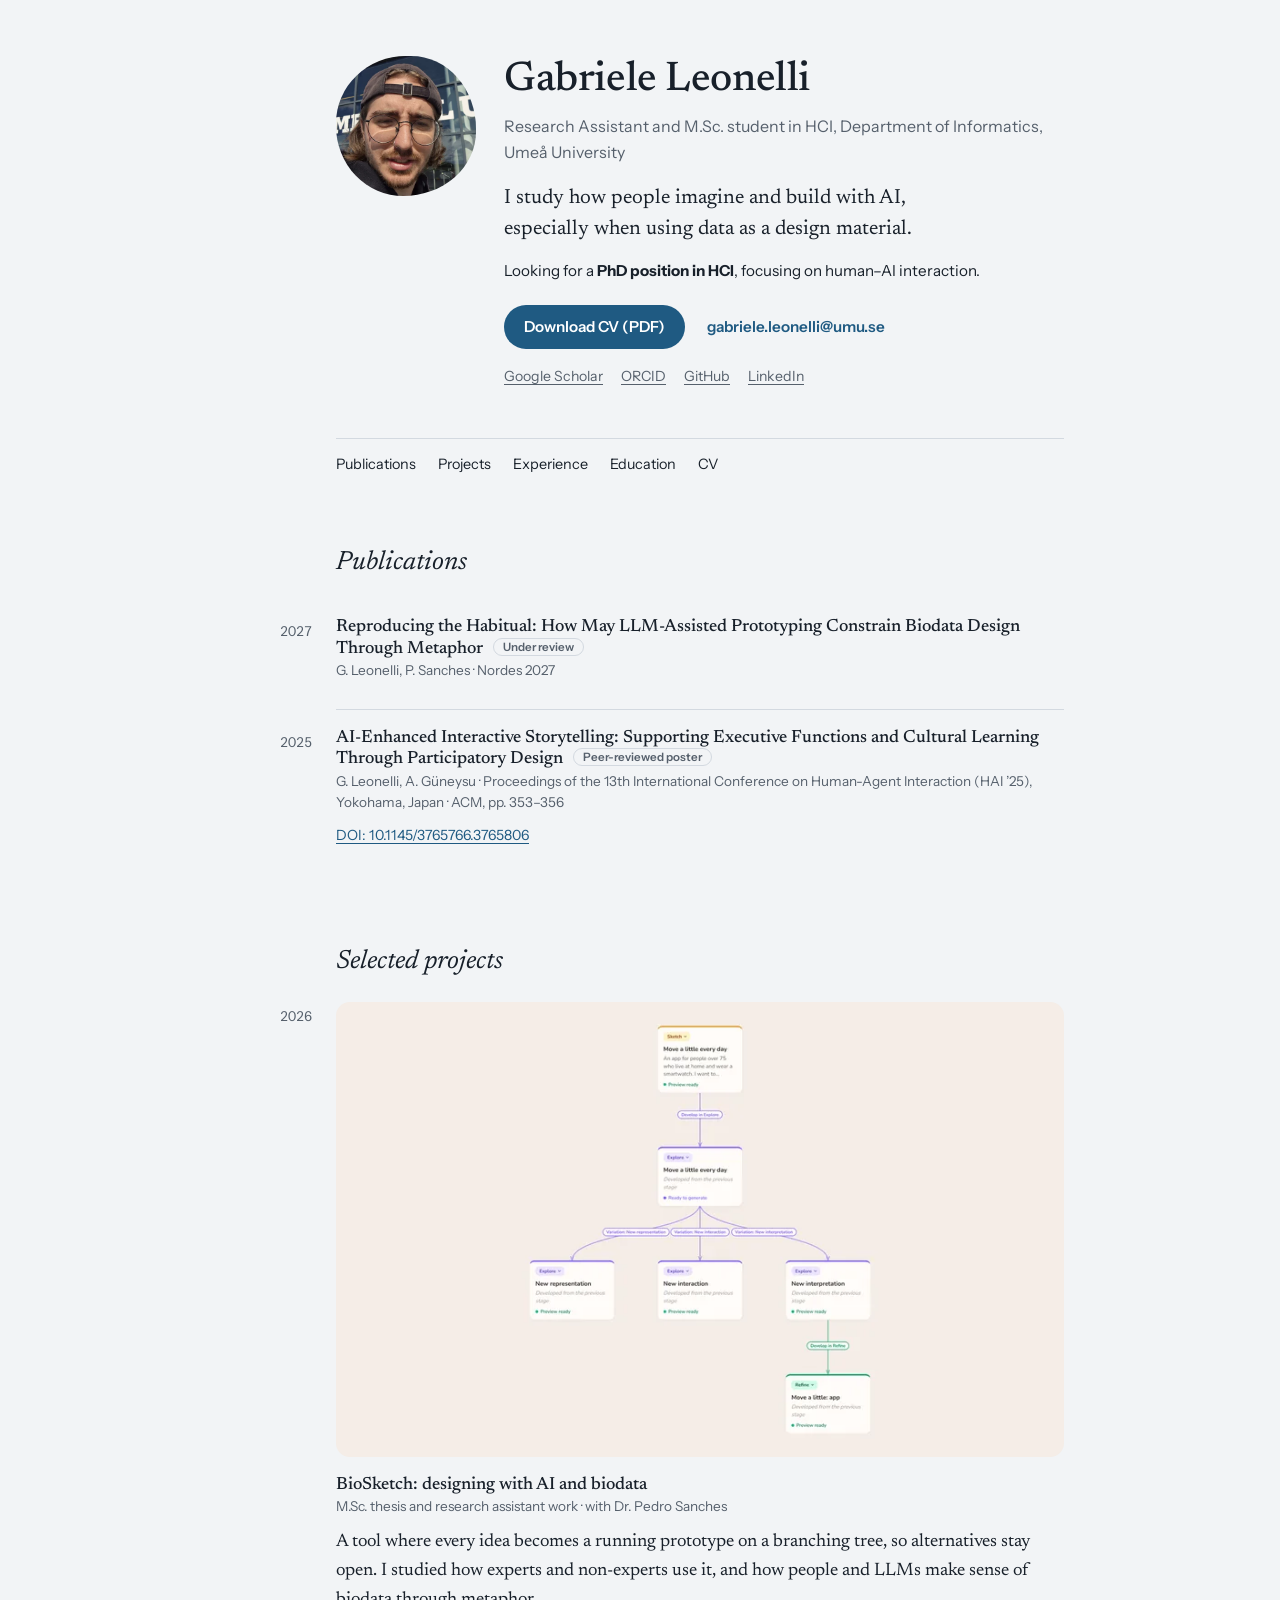
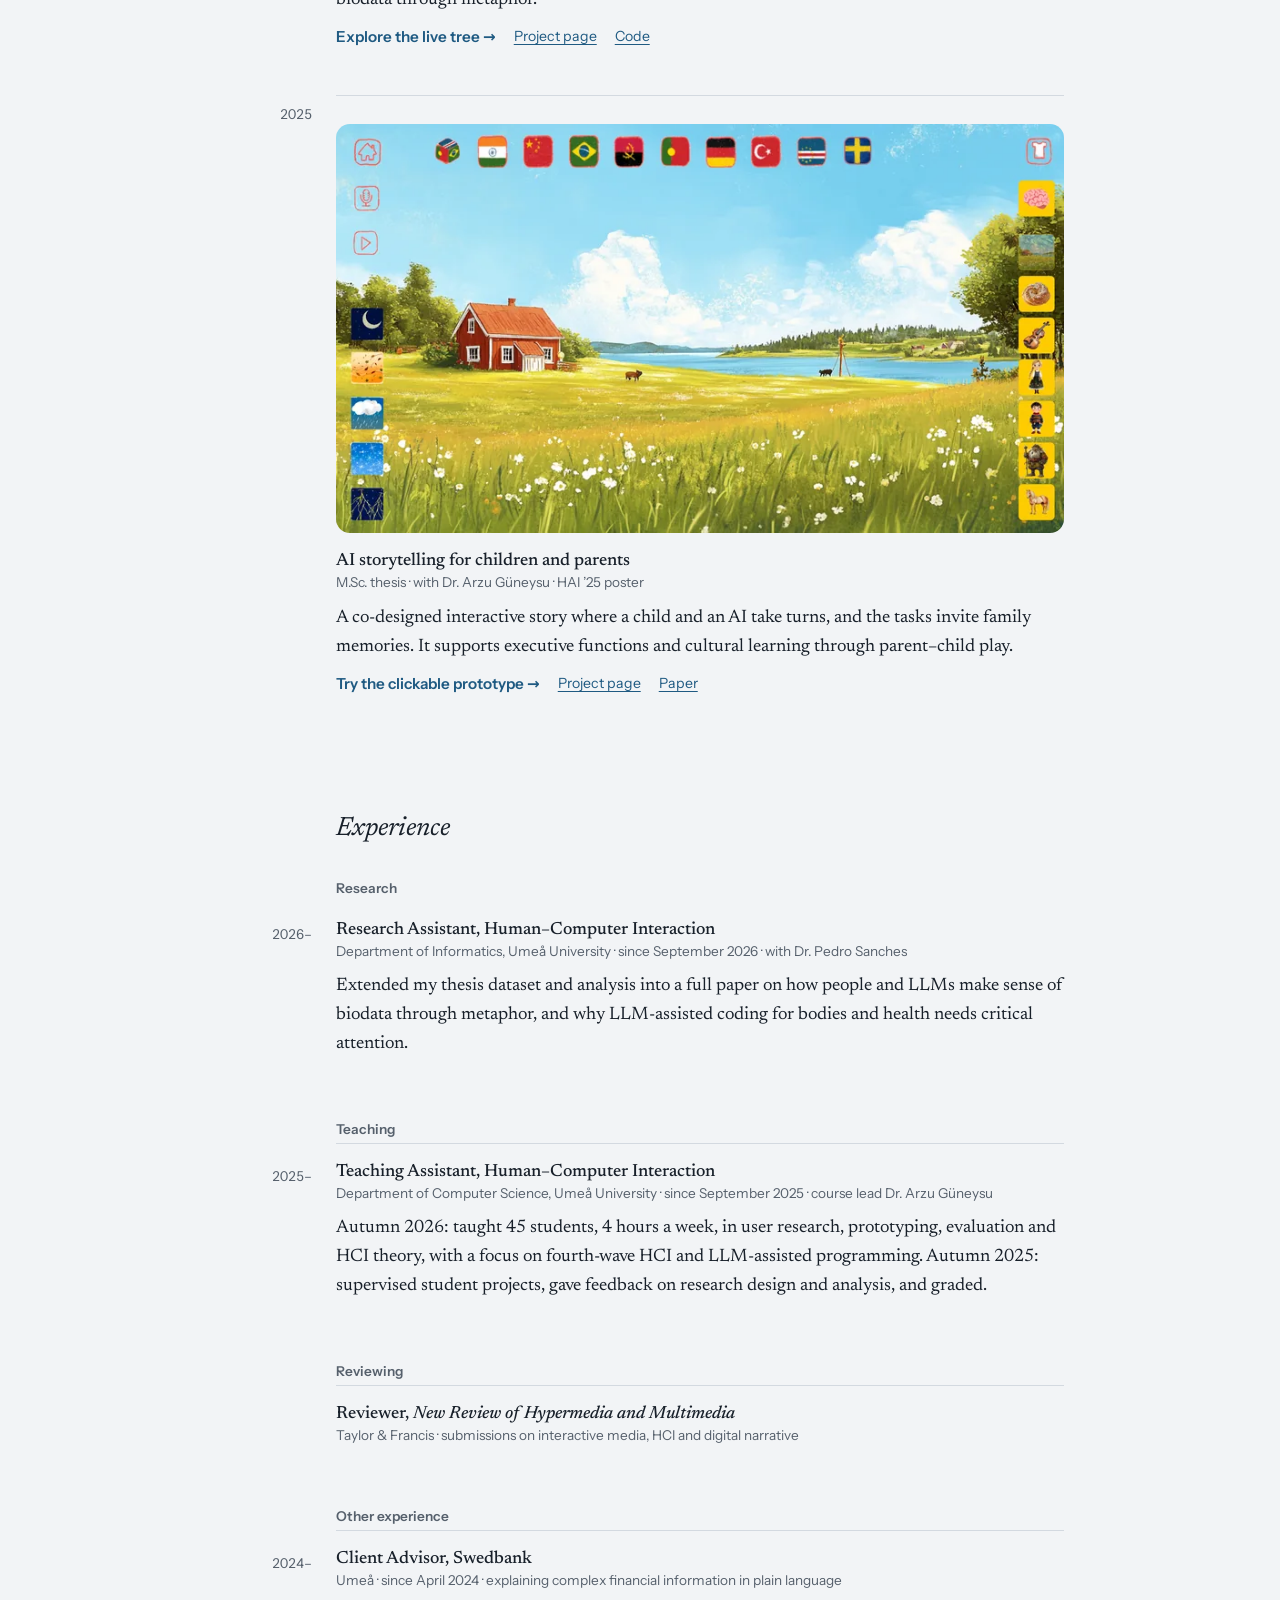
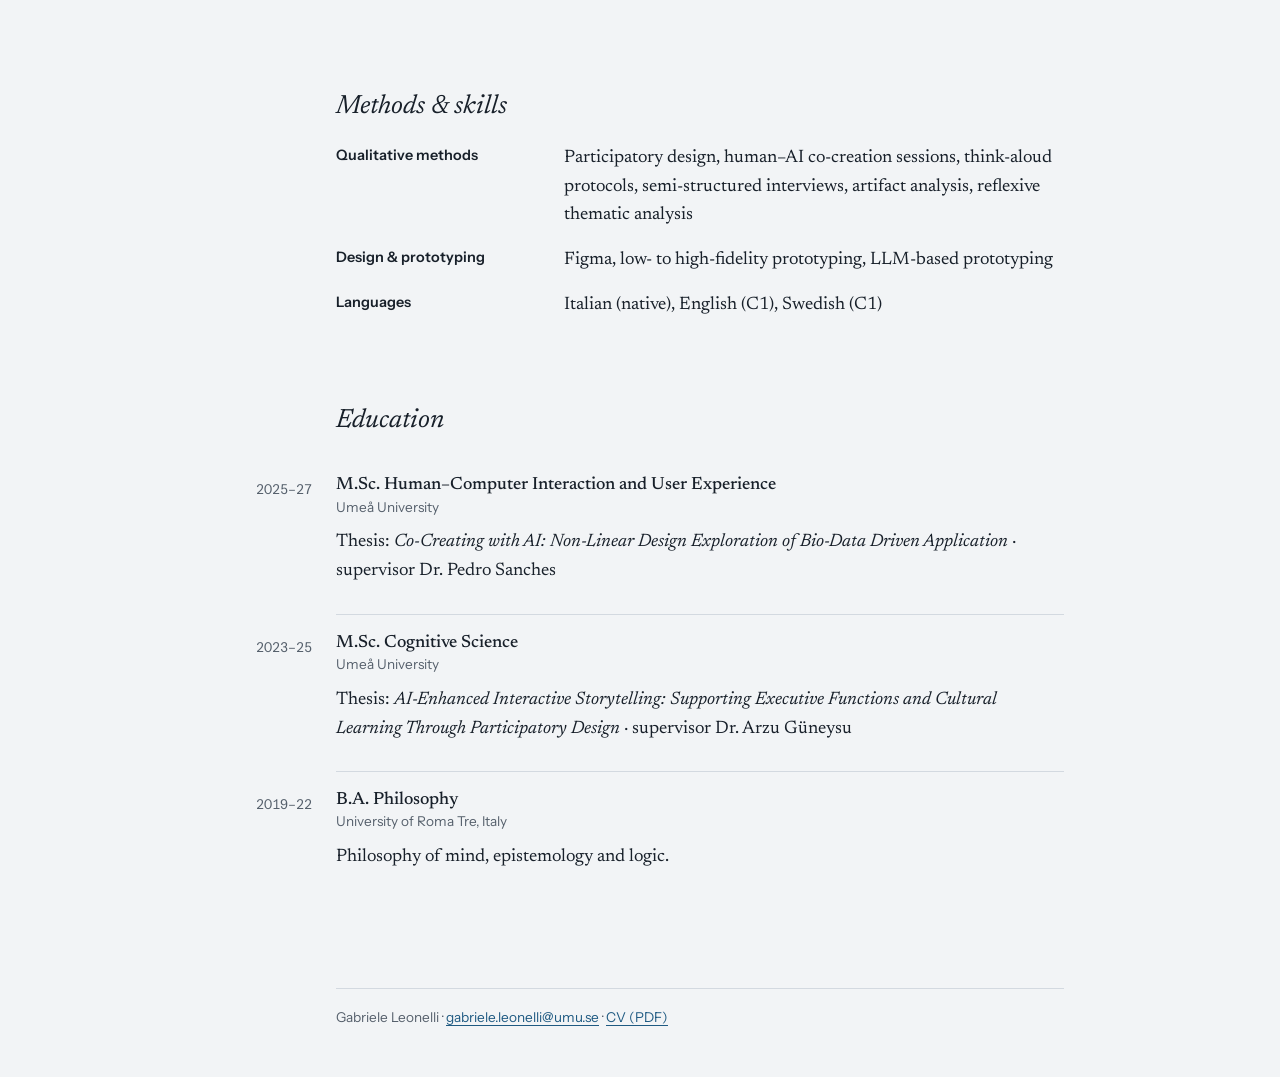
==== index.html @ 13771c4e "Demos open in a pop-up; plain tree and meadow covers; shared storytelling player Co-Authored-By: Cla" ====
<!doctype html>
<html lang="en">
<head>
  <meta charset="utf-8">
  <meta name="viewport" content="width=device-width, initial-scale=1">
  <title>Gabriele Leonelli · HCI researcher</title>
  <meta name="description" content="Gabriele Leonelli, Research Assistant and M.Sc. student in HCI at Umeå University. Looking for a PhD position in HCI, focusing on human–AI interaction.">
  <link rel="preload" href="assets/fonts/newsreader-wght.woff2" as="font" type="font/woff2" crossorigin>
  <link rel="preload" href="assets/fonts/instrument-sans-wght.woff2" as="font" type="font/woff2" crossorigin>
  <link rel="stylesheet" href="assets/site.css?v=5">
</head>
<body>
  <main class="home">

    <header class="intro">
      <img class="portrait" src="assets/img/portrait-400.webp" srcset="assets/img/portrait-400.webp 400w, assets/img/portrait.webp 800w" sizes="140px" alt="Portrait of Gabriele Leonelli" width="400" height="400">
      <div>
        <h1>Gabriele Leonelli</h1>
        <p class="tagline">Research Assistant and M.Sc. student in HCI, Department of Informatics, Umeå University</p>
        <p class="lead">I study how people imagine and build with AI, especially when using data as a design material.</p>
        <p class="looking">Looking for a <b>PhD position in HCI</b>, focusing on human–AI interaction.</p>
        <div class="actions">
          <a class="btn" href="cv.pdf">Download CV (PDF)</a>
          <a class="quiet" href="mailto:gabriele.leonelli@umu.se">gabriele.leonelli@umu.se</a>
        </div>
        <p class="profiles">
          <a href="https://scholar.google.com/citations?user=8M2zGu8AAAAJ&amp;hl=en">Google Scholar</a>
          <a href="https://orcid.org/0009-0003-2731-7673">ORCID</a>
          <a href="https://github.com/leonelligabriele-ops">GitHub</a>
          <a href="https://www.linkedin.com/in/gabriele-leonelli-a51011214/">LinkedIn</a>
        </p>
      </div>
    </header>

    <nav class="toc" aria-label="On this page">
      <a href="#publications">Publications</a>
      <a href="#projects">Projects</a>
      <a href="#experience">Experience</a>
      <a href="#education">Education</a>
      <a href="cv.pdf">CV</a>
    </nav>

    <section id="publications">
      <h2>Publications</h2>
      <div class="entry">
        <span class="when">2027</span>
        <h3>Reproducing the Habitual: How May LLM-Assisted Prototyping Constrain Biodata Design Through Metaphor <span class="tag">Under review</span></h3>
        <p class="meta">G. Leonelli, P. Sanches · Nordes 2027</p>
      </div>
      <div class="entry">
        <span class="when">2025</span>
        <h3>AI-Enhanced Interactive Storytelling: Supporting Executive Functions and Cultural Learning Through Participatory Design <span class="tag">Peer-reviewed poster</span></h3>
        <p class="meta">G. Leonelli, A. Güneysu · Proceedings of the 13th International Conference on Human-Agent Interaction (HAI ’25), Yokohama, Japan · ACM, pp. 353–356</p>
        <p class="links"><a href="https://doi.org/10.1145/3765766.3765806" aria-label="DOI for AI-Enhanced Interactive Storytelling (HAI ’25)">DOI: 10.1145/3765766.3765806</a></p>
      </div>
    </section>

    <section id="projects">
      <h2>Selected projects</h2>
      <article class="proj">
        <span class="when">2026</span>
        <a class="thumb" href="projects/biosketch/" tabindex="-1" aria-hidden="true"><img src="projects/biosketch/cover3-800.webp" srcset="projects/biosketch/cover3-800.webp 800w, projects/biosketch/cover3.webp 1600w" sizes="(min-width: 800px) 760px, 100vw" width="1600" height="1000" alt="" loading="lazy"></a>
        <div>
          <h3><a href="projects/biosketch/">BioSketch: designing with AI and biodata</a></h3>
          <p class="meta">M.Sc. thesis and research assistant work · with Dr. Pedro Sanches</p>
          <p>A tool where every idea becomes a running prototype on a branching tree, so alternatives stay open. I studied how experts and non-experts use it, and how people and LLMs make sense of biodata through metaphor.</p>
          <p class="links">
            <a class="quiet" href="projects/biosketch/app/" data-demo="projects/biosketch/app/" data-demo-title="BioSketch: live exploration tree (demo mode, synthetic data)">Explore the live tree →</a>
            <a href="projects/biosketch/" aria-label="BioSketch project page">Project page</a>
            <a href="https://github.com/leonelligabriele-ops/design_exploration_AI" aria-label="BioSketch code on GitHub">Code</a>
          </p>
        </div>
      </article>
      <article class="proj">
        <span class="when">2025</span>
        <a class="thumb" href="projects/storytelling/" tabindex="-1" aria-hidden="true"><img src="projects/storytelling/cover3-800.webp" srcset="projects/storytelling/cover3-800.webp 800w, projects/storytelling/cover3.webp 1600w" sizes="(min-width: 800px) 760px, 100vw" width="1600" height="900" alt="" loading="lazy"></a>
        <div>
          <h3><a href="projects/storytelling/">AI storytelling for children and parents</a></h3>
          <p class="meta">M.Sc. thesis · with Dr. Arzu Güneysu · HAI ’25 poster</p>
          <p>A co-designed interactive story where a child and an AI take turns, and the tasks invite family memories. It supports executive functions and cultural learning through parent–child play.</p>
          <p class="links">
            <a class="quiet" href="projects/storytelling/#try" data-demo="projects/storytelling/demo.html" data-demo-title="AI storytelling: clickable prototype">Try the clickable prototype →</a>
            <a href="projects/storytelling/" aria-label="Storytelling project page">Project page</a>
            <a href="https://doi.org/10.1145/3765766.3765806" aria-label="Storytelling paper (HAI ’25)">Paper</a>
          </p>
        </div>
      </article>
    </section>

    <section id="experience">
      <h2>Experience</h2>

      <p class="sub">Research</p>
      <div class="entry">
        <span class="when">2026–</span>
        <h3>Research Assistant, Human–Computer Interaction</h3>
        <p class="meta">Department of Informatics, Umeå University · since September 2026 · with Dr. Pedro Sanches</p>
        <p>Extended my thesis dataset and analysis into a full paper on how people and LLMs make sense of biodata through metaphor, and why LLM-assisted coding for bodies and health needs critical attention.</p>
      </div>

      <p class="sub">Teaching</p>
      <div class="entry">
        <span class="when">2025–</span>
        <h3>Teaching Assistant, Human–Computer Interaction</h3>
        <p class="meta">Department of Computer Science, Umeå University · since September 2025 · course lead Dr. Arzu Güneysu</p>
        <p>Autumn 2026: taught 45 students, 4 hours a week, in user research, prototyping, evaluation and HCI theory, with a focus on fourth-wave HCI and LLM-assisted programming. Autumn 2025: supervised student projects, gave feedback on research design and analysis, and graded.</p>
      </div>

      <p class="sub">Reviewing</p>
      <div class="entry">
        <h3>Reviewer, <i>New Review of Hypermedia and Multimedia</i></h3>
        <p class="meta">Taylor &amp; Francis · submissions on interactive media, HCI and digital narrative</p>
      </div>

      <p class="sub">Other experience</p>
      <div class="entry">
        <span class="when">2024–</span>
        <h3>Client Advisor, Swedbank</h3>
        <p class="meta">Umeå · since April 2024 · explaining complex financial information in plain language</p>
      </div>
    </section>

    <section id="methods">
      <h2>Methods &amp; skills</h2>
      <dl class="skills">
        <dt>Qualitative methods</dt>
        <dd>Participatory design, human–AI co-creation sessions, think-aloud protocols, semi-structured interviews, artifact analysis, reflexive thematic analysis</dd>
        <dt>Design &amp; prototyping</dt>
        <dd>Figma, low- to high-fidelity prototyping, LLM-based prototyping</dd>
        <dt>Languages</dt>
        <dd>Italian (native), English (C1), Swedish (C1)</dd>
      </dl>
    </section>

    <section id="education">
      <h2>Education</h2>
      <div class="entry">
        <span class="when">2025–27</span>
        <h3>M.Sc. Human–Computer Interaction and User Experience</h3>
        <p class="meta">Umeå University</p>
        <p>Thesis: <i>Co-Creating with AI: Non-Linear Design Exploration of Bio-Data Driven Application</i> · supervisor Dr. Pedro Sanches</p>
      </div>
      <div class="entry">
        <span class="when">2023–25</span>
        <h3>M.Sc. Cognitive Science</h3>
        <p class="meta">Umeå University</p>
        <p>Thesis: <i>AI-Enhanced Interactive Storytelling: Supporting Executive Functions and Cultural Learning Through Participatory Design</i> · supervisor Dr. Arzu Güneysu</p>
      </div>
      <div class="entry">
        <span class="when">2019–22</span>
        <h3>B.A. Philosophy</h3>
        <p class="meta">University of Roma Tre, Italy</p>
        <p>Philosophy of mind, epistemology and logic.</p>
      </div>
    </section>

    <footer>
      Gabriele Leonelli · <a href="mailto:gabriele.leonelli@umu.se">gabriele.leonelli@umu.se</a> · <a href="cv.pdf">CV (PDF)</a>
    </footer>
  </main>
  <script src="assets/demo-modal.js?v=1" defer></script>
</body>
</html>
---- assets/site.css ----
/* Design: Lab Notebook (Lake). Rules: .design-foundations/DESIGN.md */

/* ---------- Fonts (self-hosted, SIL Open Font License) ---------- */
@font-face { font-family: "Newsreader"; src: url("fonts/newsreader-wght.woff2") format("woff2"); font-weight: 200 800; font-style: normal; font-display: swap; }
@font-face { font-family: "Newsreader"; src: url("fonts/newsreader-wght-italic.woff2") format("woff2"); font-weight: 200 800; font-style: italic; font-display: swap; }
@font-face { font-family: "Instrument Sans"; src: url("fonts/instrument-sans-wght.woff2") format("woff2"); font-weight: 400 700; font-style: normal; font-display: swap; }

/* ---------- Tokens ---------- */
:root {
  --bg: #F2F4F6;
  --ink: #18202A;
  --muted: #56606C;
  --rule: #D3D9E0;
  --accent: #1F5A82;
  --on-accent: #FFFFFF;
  --soft: #E4E9EF;

  --f-body: "Newsreader", Georgia, serif;
  --f-ui: "Instrument Sans", system-ui, -apple-system, "Segoe UI", sans-serif;

  --r-img: 14px;
  --r-pill: 22px;
  --r-portrait: 50% 46% 52% 48% / 48% 52% 46% 50%;
  --rail: 120px;

  /* aliases used by older page styles */
  --text: var(--ink);
  --line: var(--rule);
  --link: var(--accent);
}
@media (prefers-color-scheme: dark) {
  :root {
    --bg: #11161C;
    --ink: #E2E7ED;
    --muted: #9DA8B4;
    --rule: #29313B;
    --accent: #8CC0E6;
    --on-accent: #0D1620;
    --soft: #19202A;
  }
}

/* ---------- Base ---------- */
* { box-sizing: border-box; }
html { background: var(--bg); color: var(--ink); }
body {
  margin: 0;
  background: var(--bg);
  color: var(--ink);
  font-family: var(--f-body);
  font-size: 18px;
  line-height: 1.6;
  -webkit-text-size-adjust: 100%;
}
main { max-width: 760px; margin: 0 auto; padding: 56px 16px 0; }
main.wide { max-width: 960px; }
h1, h2, h3 { font-family: var(--f-body); font-weight: 500; line-height: 1.2; margin: 0; }
h1 { font-size: 2.6rem; letter-spacing: -0.01em; }
h2 { font-size: 1.65rem; font-style: italic; font-weight: 400; margin: 72px 0 20px; }
h3 { font-size: 1.1rem; }
p { margin: 0 0 10px; }
ul { padding-left: 1.2em; }
li { margin-bottom: 6px; }
a { color: var(--accent); text-underline-offset: 3px; text-decoration-thickness: 1px; }
a:hover { text-decoration-thickness: 2px; }
:focus-visible { outline: 3px solid var(--accent); outline-offset: 3px; border-radius: 2px; }
img { display: block; max-width: 100%; height: auto; }

/* ---------- Shared pieces ---------- */
.meta { font-family: var(--f-ui); font-size: 0.85rem; color: var(--muted); }
.tagline { font-family: var(--f-ui); color: var(--muted); margin: 8px 0 18px; font-size: 1rem; }
.note { font-family: var(--f-ui); color: var(--muted); font-size: 0.85rem; }
.back { display: inline-block; font-family: var(--f-ui); font-size: 0.9rem; margin-bottom: 28px; }
.button, .btn {
  display: inline-flex; align-items: center; min-height: 44px;
  font-family: var(--f-ui); font-weight: 600; font-size: 0.95rem;
  padding: 10px 20px; border-radius: var(--r-pill);
  background: var(--accent); color: var(--on-accent); text-decoration: none;
}
.button:hover, .btn:hover { text-decoration: none; filter: brightness(1.08); }
.quiet { font-family: var(--f-ui); font-weight: 600; font-size: 0.95rem; text-decoration: none; }
.quiet:hover { text-decoration: underline; }
.links { font-family: var(--f-ui); font-size: 0.88rem; display: flex; flex-wrap: wrap; gap: 6px 18px; margin-top: 6px; }
.tag {
  font-family: var(--f-ui); font-size: 0.72rem; font-weight: 600; white-space: nowrap;
  padding: 1px 9px; border: 1px solid var(--rule); border-radius: var(--r-pill);
  color: var(--muted); vertical-align: 2px; margin-left: 6px;
}
.facts { display: grid; grid-template-columns: max-content 1fr; gap: 6px 20px; margin: 20px 0; font-size: 1rem; }
.facts dt { font-family: var(--f-ui); color: var(--muted); font-size: 0.88rem; padding-top: 3px; }
.facts dd { margin: 0; min-width: 0; overflow-wrap: anywhere; }
@media (max-width: 480px) {
  .facts { grid-template-columns: 1fr; gap: 0; }
  .facts dd { margin-bottom: 10px; }
}
figure { margin: 16px 0 24px; }
figure img { border-radius: var(--r-img); display: block; }
figcaption { font-family: var(--f-ui); color: var(--muted); font-size: 0.85rem; margin-top: 8px; }
.gallery { display: grid; grid-template-columns: repeat(auto-fit, minmax(260px, 1fr)); gap: 24px; }
.gallery figure { margin: 0; }
footer {
  font-family: var(--f-ui); font-size: 0.85rem; color: var(--muted);
  margin: 88px 0 0; padding: 18px 0 48px; border-top: 1px solid var(--rule);
}

/* ---------- Home: intro ---------- */
.intro { display: grid; grid-template-columns: auto 1fr; gap: 28px; align-items: start; }
.portrait { width: 140px; height: 140px; object-fit: cover; border-radius: var(--r-portrait); }
.lead { font-size: 1.28rem; line-height: 1.5; max-width: 40ch; text-wrap: pretty; }
.looking { font-family: var(--f-ui); font-size: 0.95rem; margin: 14px 0 22px; }
.actions { display: flex; flex-wrap: wrap; gap: 12px 22px; align-items: center; }
.profiles { font-family: var(--f-ui); font-size: 0.88rem; margin-top: 16px; display: flex; flex-wrap: wrap; gap: 6px 18px; }
.profiles a { color: var(--muted); }
.profiles a:hover { color: var(--accent); }
.toc { font-family: var(--f-ui); font-size: 0.9rem; display: flex; flex-wrap: wrap; gap: 8px 22px; margin-top: 40px; padding-top: 14px; border-top: 1px solid var(--rule); }
.toc a { color: var(--ink); text-decoration: none; }
.toc a:hover { color: var(--accent); }
section { scroll-margin-top: 24px; }

/* ---------- Home: dated entries (signature: year rail) ---------- */
.entry, .proj { position: relative; padding: 18px 0; border-top: 1px solid var(--rule); }
.entry:first-of-type, .proj:first-of-type { border-top: 0; }
.when { display: block; font-family: var(--f-ui); font-size: 0.85rem; color: var(--muted); font-variant-numeric: tabular-nums; }
.entry h3 a, .proj h3 a { color: var(--ink); text-decoration: none; }
.entry h3 a:hover, .proj h3 a:hover { color: var(--accent); text-decoration: underline; }
.sub { font-family: var(--f-ui); font-size: 0.85rem; font-weight: 600; color: var(--muted); margin: 32px 0 2px; }
.proj { display: grid; grid-template-columns: 1fr; gap: 14px; padding: 26px 0; }
.proj:first-of-type { padding-top: 4px; }
.thumb { display: block; overflow: hidden; border-radius: var(--r-img); background: var(--soft); align-self: start; }
.thumb img { width: 100%; height: auto; }
.skills { display: grid; grid-template-columns: 1fr; gap: 2px 28px; margin: 0; }
.skills dt { font-family: var(--f-ui); font-weight: 600; font-size: 0.9rem; }
.skills dd { margin: 0 0 14px; }

.proj { gap: 18px; padding: 28px 0 36px; }
@media (min-width: 760px) {
  .skills { grid-template-columns: 200px 1fr; }
}
@media (min-width: 900px) {
  main.home { padding-left: calc(16px + var(--rail)); max-width: calc(760px + var(--rail)); }
  .entry .when, .proj .when { position: absolute; left: calc(-1 * var(--rail)); width: calc(var(--rail) - 24px); text-align: right; top: 22px; }
  .proj .when { top: 8px; }
}
@media (max-width: 520px) {
  h1 { font-size: 2.1rem; }
  .intro { grid-template-columns: 1fr; gap: 18px; }
  .portrait { width: 112px; height: 112px; }
}

/* ---------- Demo pop-up (assets/demo-modal.js) ---------- */
.demo-modal {
  width: min(1200px, 94vw); height: min(860px, 92vh); max-width: 100vw; max-height: 100vh;
  padding: 0; border: 1px solid var(--rule); border-radius: 18px;
  background: var(--bg); color: var(--ink); overflow: hidden;
}
.demo-modal[open] { display: flex; flex-direction: column; }
.demo-modal::backdrop { background: rgba(9, 13, 19, 0.62); }
.demo-bar {
  display: flex; align-items: center; gap: 16px; padding: 8px 10px 8px 20px;
  border-bottom: 1px solid var(--rule); font-family: var(--f-ui);
}
.demo-title { flex: 1; margin: 0; font-family: var(--f-ui); font-weight: 600; font-size: 1rem; }
.demo-full { font-size: 0.88rem; white-space: nowrap; }
.demo-close {
  width: 44px; height: 44px; flex: none; border-radius: 50%; cursor: pointer;
  border: 1px solid var(--rule); background: var(--bg); color: var(--ink); font-size: 1.05rem;
}
.demo-close:hover { background: var(--soft); }
.demo-frame { flex: 1; width: 100%; border: 0; background: var(--bg); }
.modal-open, .modal-open body { overflow: hidden; }
@media (max-width: 640px) {
  .demo-modal { width: 100vw; height: 100dvh; border-radius: 0; border: 0; }
  .demo-full { display: none; }
}

/* ---------- Print ---------- */
@media print {
  body { font-size: 11pt; background: #fff; color: #000; }
  .toc, .thumb, .actions .btn { display: none; }
  a { color: #000; }
  .links a[href^="http"]::after, .profiles a::after { content: " (" attr(href) ")"; font-size: 0.8em; }
  h2 { margin-top: 28px; }
}
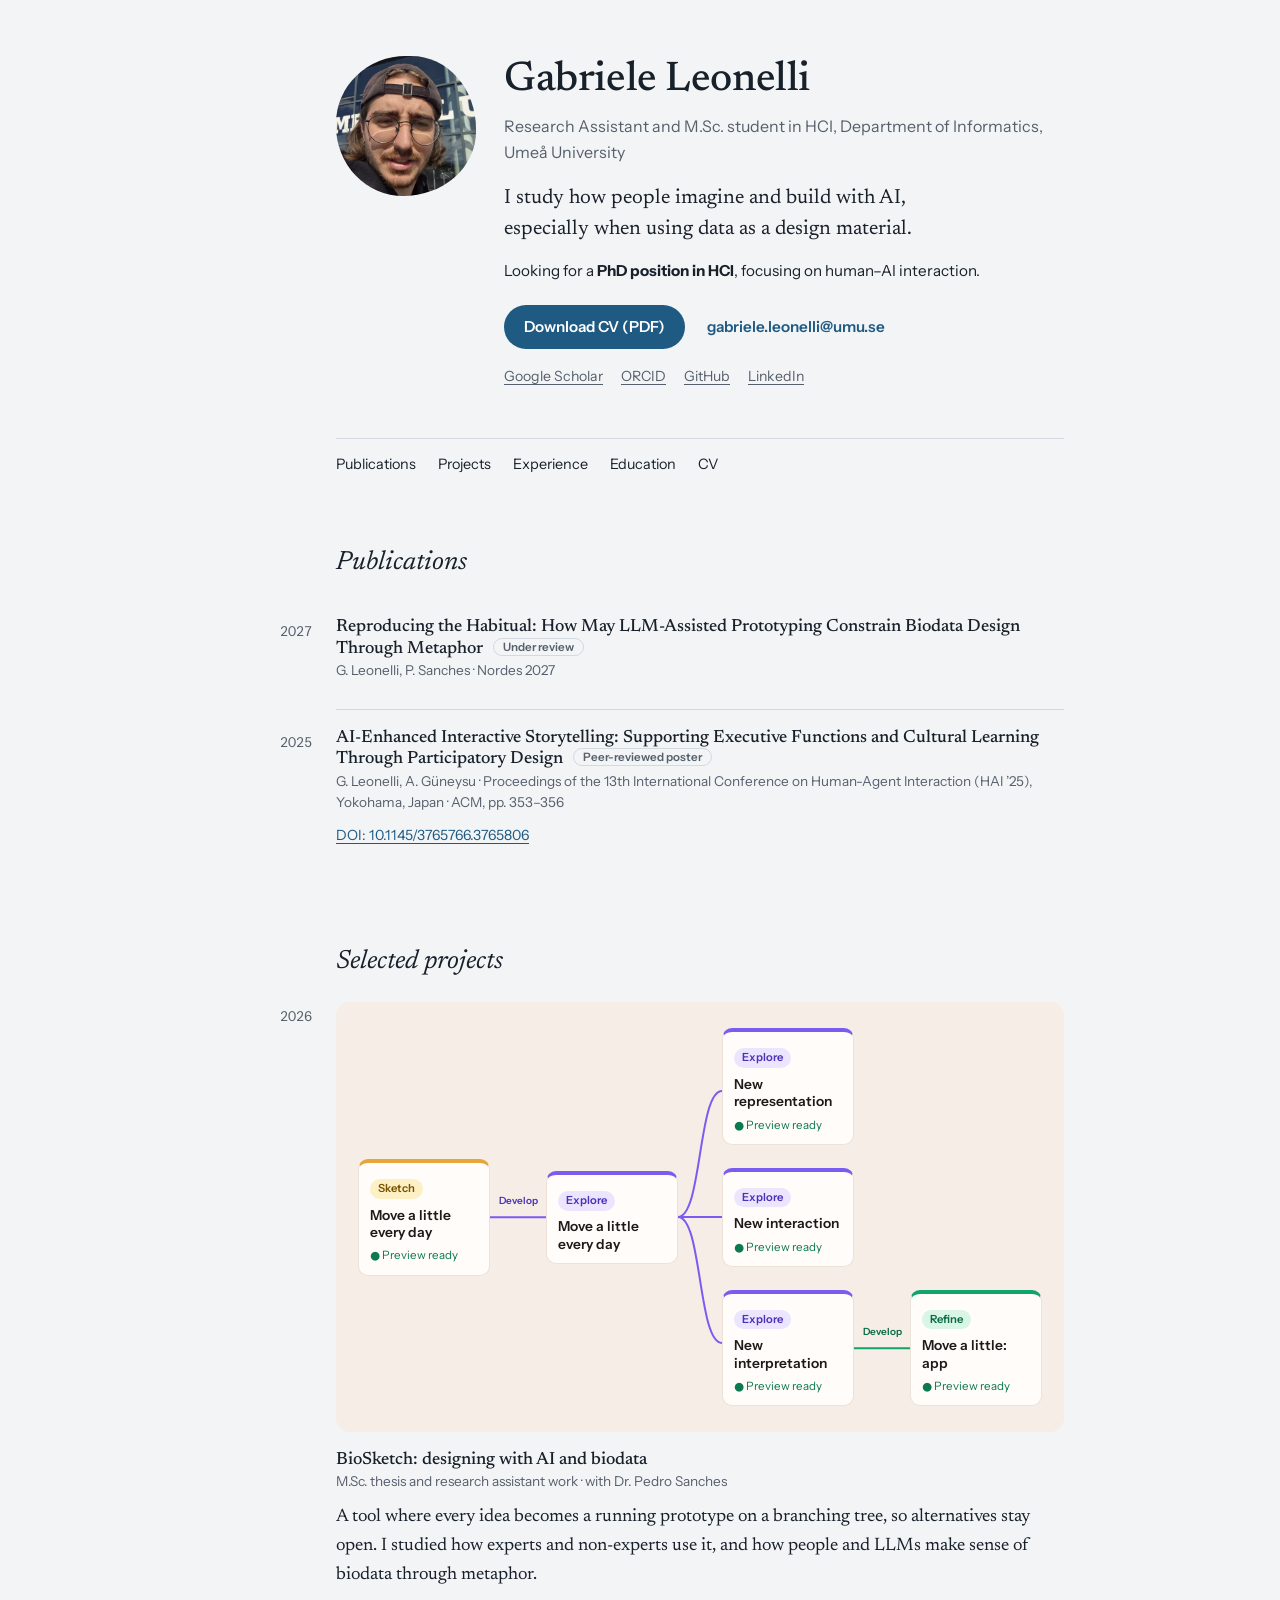
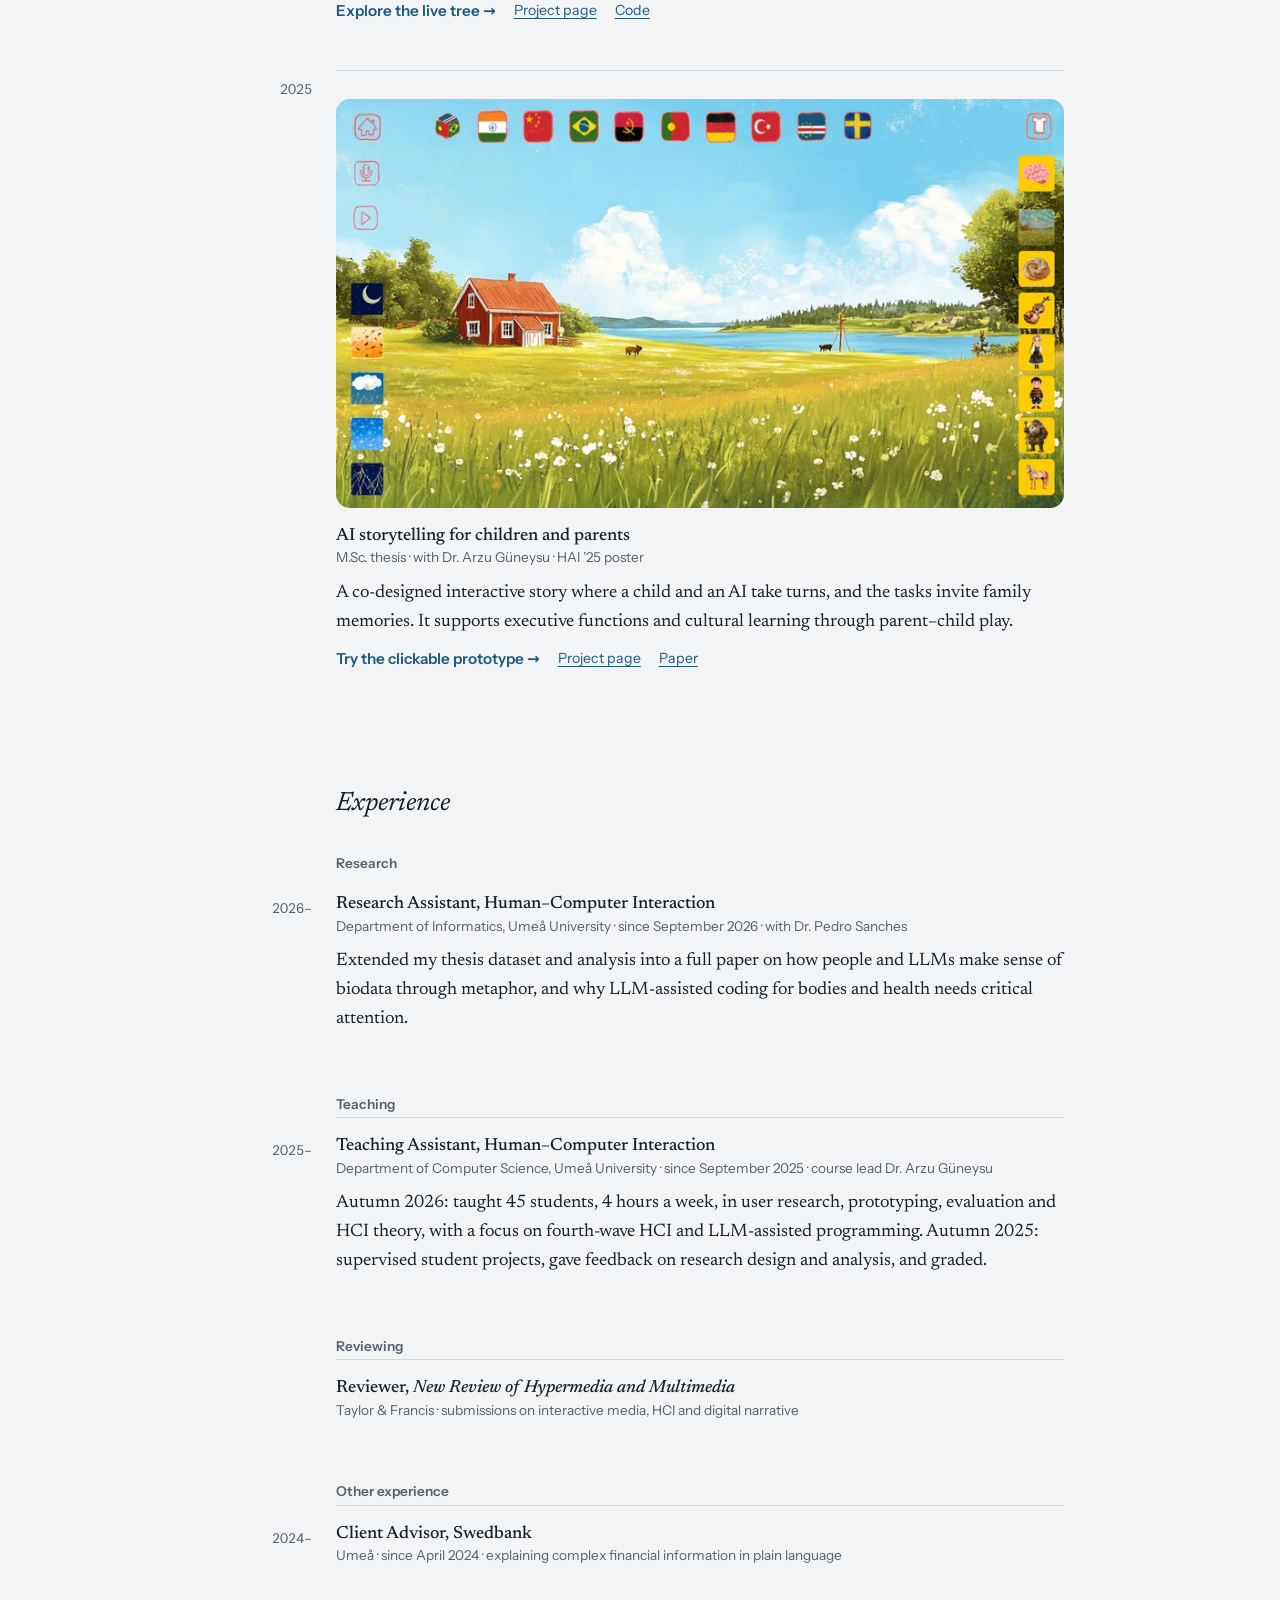
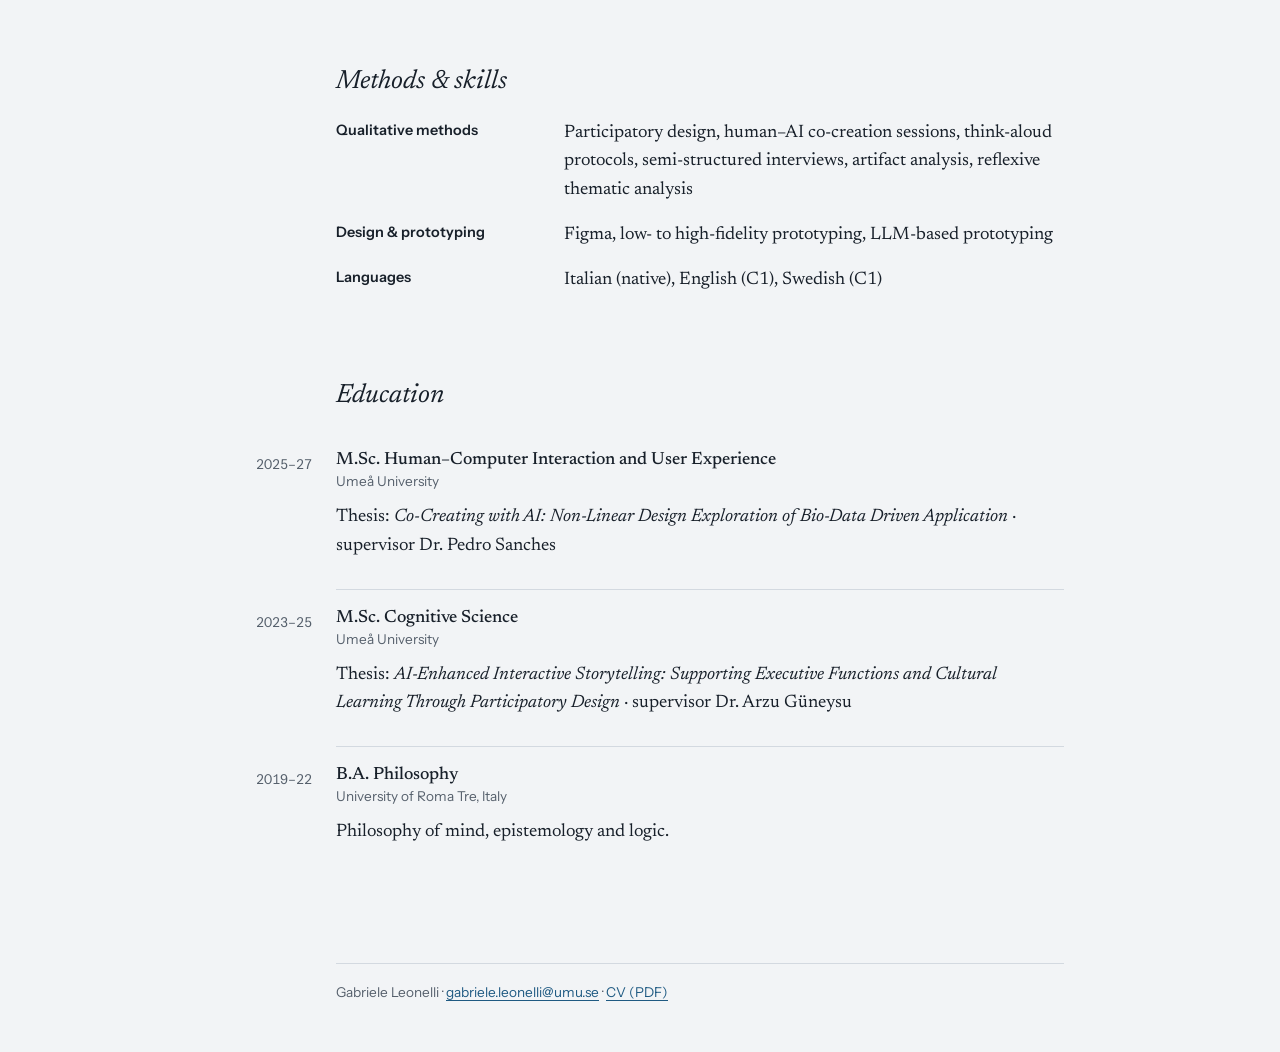
==== commit 2dbd648e: "Home: readable BioSketch tree drawn as text instead of a screenshot Co-Authored-By: Claude Opus 5.5 " ====
--- a/index.html
+++ b/index.html
@@ -7,7 +7,7 @@
   <meta name="description" content="Gabriele Leonelli, Research Assistant and M.Sc. student in HCI at Umeå University. Looking for a PhD position in HCI, focusing on human–AI interaction.">
   <link rel="preload" href="assets/fonts/newsreader-wght.woff2" as="font" type="font/woff2" crossorigin>
   <link rel="preload" href="assets/fonts/instrument-sans-wght.woff2" as="font" type="font/woff2" crossorigin>
-  <link rel="stylesheet" href="assets/site.css?v=5">
+  <link rel="stylesheet" href="assets/site.css?v=6">
 </head>
 <body>
   <main class="home">
@@ -59,7 +59,20 @@
       <h2>Selected projects</h2>
       <article class="proj">
         <span class="when">2026</span>
-        <a class="thumb" href="projects/biosketch/" tabindex="-1" aria-hidden="true"><img src="projects/biosketch/cover3-800.webp" srcset="projects/biosketch/cover3-800.webp 800w, projects/biosketch/cover3.webp 1600w" sizes="(min-width: 800px) 760px, 100vw" width="1600" height="1000" alt="" loading="lazy"></a>
+        <a class="tree-fig" href="projects/biosketch/app/" data-demo="projects/biosketch/app/" data-demo-title="BioSketch: live exploration tree (demo mode, synthetic data)" tabindex="-1" aria-hidden="true">
+          <div class="tnode t-sk" style="grid-column:1;grid-row:2"><span class="st">Sketch</span><span class="tt">Move a little every day</span><span class="ok">● Preview ready</span></div>
+          <div class="tconn t-ex" style="grid-column:2;grid-row:2"><svg viewBox="0 0 40 10" preserveAspectRatio="none"><path d="M0 5 H40" stroke="#7B5CF0" stroke-width="2" vector-effect="non-scaling-stroke" fill="none"/></svg><span class="lbl">Develop</span></div>
+          <div class="tconn down t-ex">↓ Develop</div>
+          <div class="tnode t-ex" style="grid-column:3;grid-row:2"><span class="st">Explore</span><span class="tt">Move a little every day</span></div>
+          <div class="tconn t-ex" style="grid-column:4;grid-row:1/4"><svg viewBox="0 0 40 300" preserveAspectRatio="none"><path d="M0 150 C 22 150, 18 50, 40 50 M0 150 H40 M0 150 C 22 150, 18 250, 40 250" stroke="#7B5CF0" stroke-width="2" vector-effect="non-scaling-stroke" fill="none"/></svg></div>
+          <div class="tconn down t-ex">↓ Explore variations</div>
+          <div class="tnode t-ex" style="grid-column:5;grid-row:1"><span class="st">Explore</span><span class="tt">New representation</span><span class="ok">● Preview ready</span></div>
+          <div class="tnode t-ex" style="grid-column:5;grid-row:2"><span class="st">Explore</span><span class="tt">New interaction</span><span class="ok">● Preview ready</span></div>
+          <div class="tnode t-ex" style="grid-column:5;grid-row:3"><span class="st">Explore</span><span class="tt">New interpretation</span><span class="ok">● Preview ready</span></div>
+          <div class="tconn t-rf" style="grid-column:6;grid-row:3"><svg viewBox="0 0 40 10" preserveAspectRatio="none"><path d="M0 5 H40" stroke="#10A36B" stroke-width="2" vector-effect="non-scaling-stroke" fill="none"/></svg><span class="lbl">Develop</span></div>
+          <div class="tconn down t-rf">↓ Develop</div>
+          <div class="tnode t-rf" style="grid-column:7;grid-row:3"><span class="st">Refine</span><span class="tt">Move a little: app</span><span class="ok">● Preview ready</span></div>
+        </a>
         <div>
           <h3><a href="projects/biosketch/">BioSketch: designing with AI and biodata</a></h3>
           <p class="meta">M.Sc. thesis and research assistant work · with Dr. Pedro Sanches</p>
--- a/assets/site.css
+++ b/assets/site.css
@@ -147,6 +147,40 @@
   .portrait { width: 112px; height: 112px; }
 }
 
+/* ---------- BioSketch tree figure (home page) ----------
+   Drawn as real text in the tool's own style, so it stays readable at any width.
+   Colours are the tool's (its canvas is always light), in both site colour modes. */
+.tree-fig {
+  display: grid; align-items: center; text-decoration: none; color: #1d1b19;
+  grid-template-columns: minmax(0,1fr) 56px minmax(0,1fr) 44px minmax(0,1fr) 56px minmax(0,1fr);
+  grid-template-rows: repeat(3, auto); row-gap: 14px;
+  padding: 26px 22px; border-radius: var(--r-img); background: #F5EDE6; font-family: var(--f-ui);
+}
+.tree-fig:hover .tnode { border-color: #d8ccc0; }
+.tnode {
+  background: #FFFCF9; border: 1px solid #ece2d8; border-top: 4px solid var(--c);
+  border-radius: 10px; padding: 9px 11px 10px; min-width: 0;
+}
+.tnode .st { display: inline-block; font-size: 0.7rem; font-weight: 600; padding: 1px 8px; border-radius: 20px; background: var(--pb); color: var(--pt); }
+.tnode .tt { display: block; font-size: 0.86rem; font-weight: 600; line-height: 1.25; margin-top: 6px; }
+.tnode .ok { display: block; font-size: 0.72rem; color: #0b7a4f; margin-top: 5px; }
+.t-sk { --c: #E7A63A; --pb: #FDF0C4; --pt: #7a5200; }
+.t-ex { --c: #7B5CF0; --pb: #EBE5FF; --pt: #4B32B8; }
+.t-rf { --c: #10A36B; --pb: #D8F5E6; --pt: #0B6B43; }
+.tconn { position: relative; height: 100%; min-height: 24px; }
+.tconn svg { position: absolute; inset: 0; width: 100%; height: 100%; overflow: visible; }
+.tconn .lbl { position: absolute; left: 50%; top: 50%; transform: translate(-50%, -150%); font-size: 0.62rem; font-weight: 600; white-space: nowrap; color: var(--pt); }
+.tconn.down { display: none; }
+@media (max-width: 640px) {
+  .tree-fig { grid-template-columns: 1fr; grid-template-rows: none; row-gap: 0; padding: 18px; }
+  .tree-fig > * { grid-column: 1 !important; grid-row: auto !important; }
+  .tconn { display: none; }
+  .tconn.down { display: block; height: 30px; text-align: center; font-size: 0.72rem; font-weight: 600; line-height: 30px; color: var(--pt); }
+  .tnode + .tnode { margin-top: 8px; }
+  .tnode .ok { display: none; }
+  .tnode { padding: 7px 11px 8px; }
+}
+
 /* ---------- Demo pop-up (assets/demo-modal.js) ---------- */
 .demo-modal {
   width: min(1200px, 94vw); height: min(860px, 92vh); max-width: 100vw; max-height: 100vh;
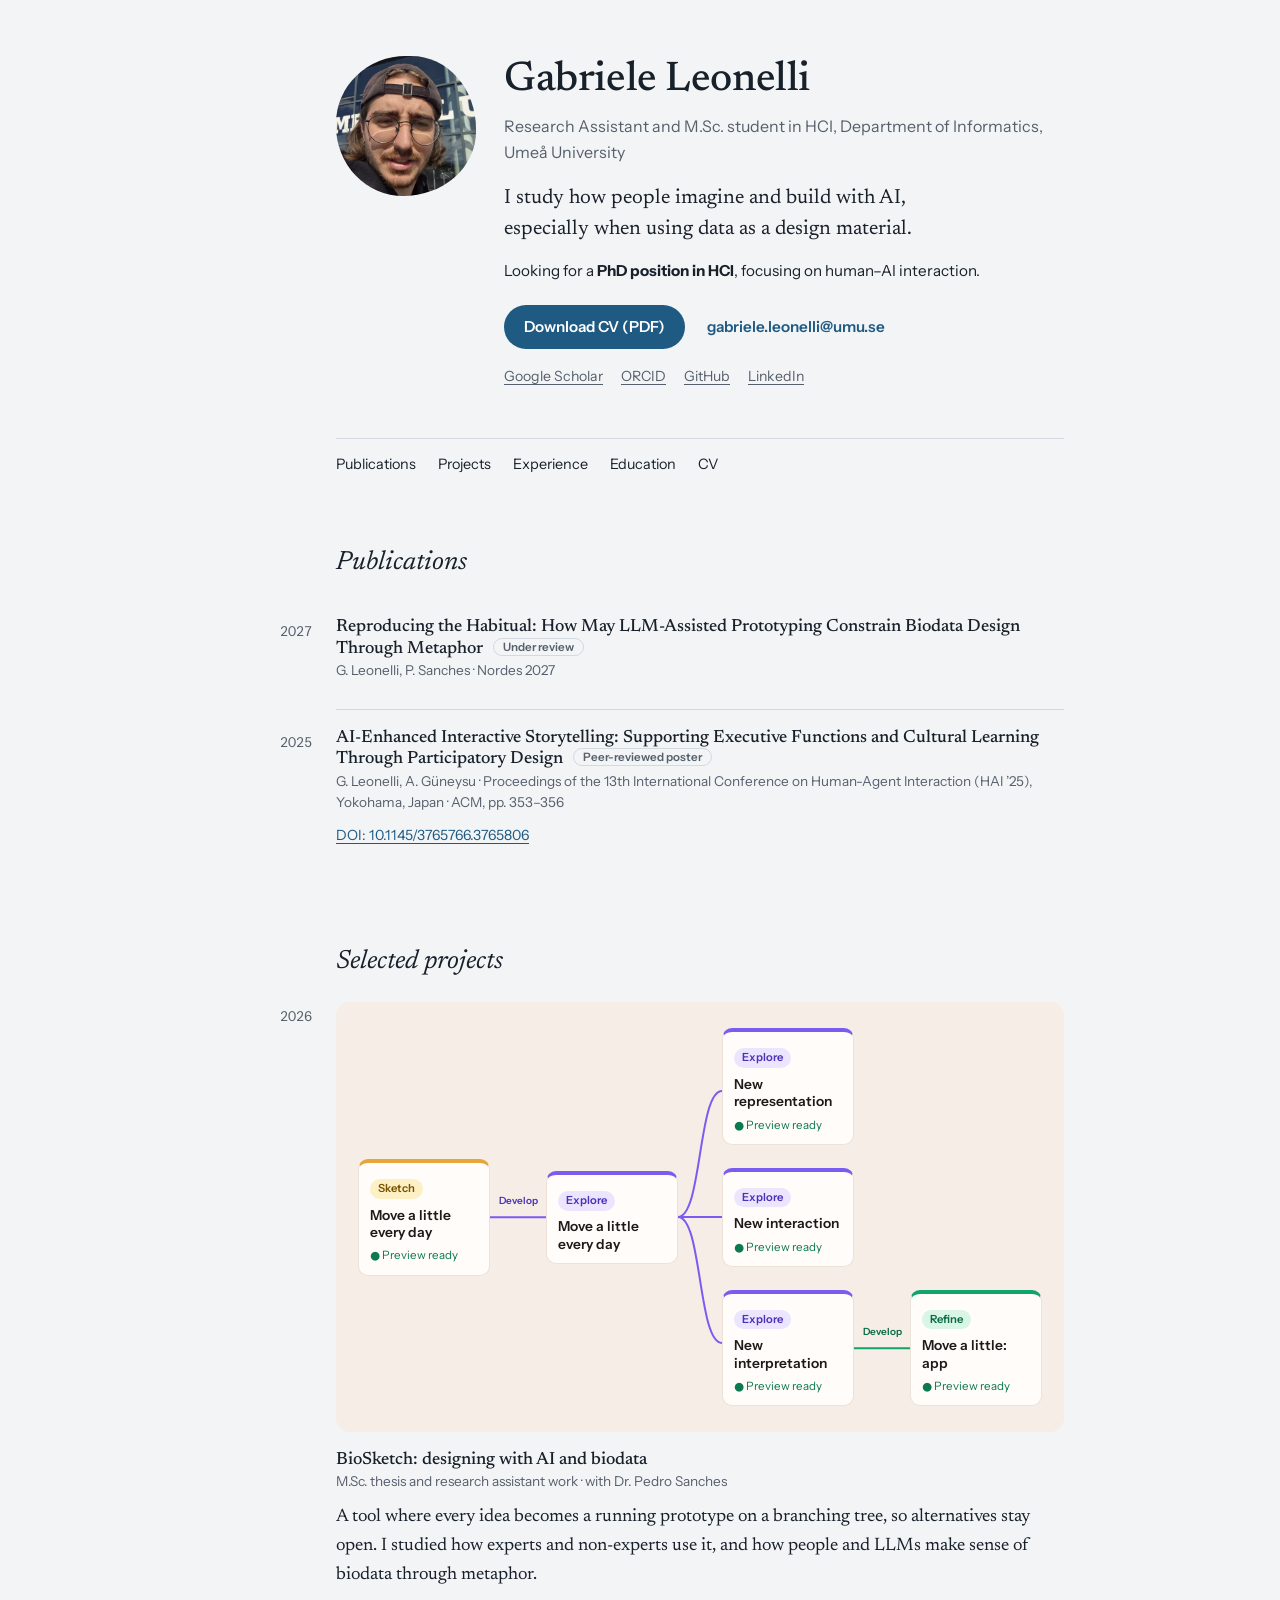
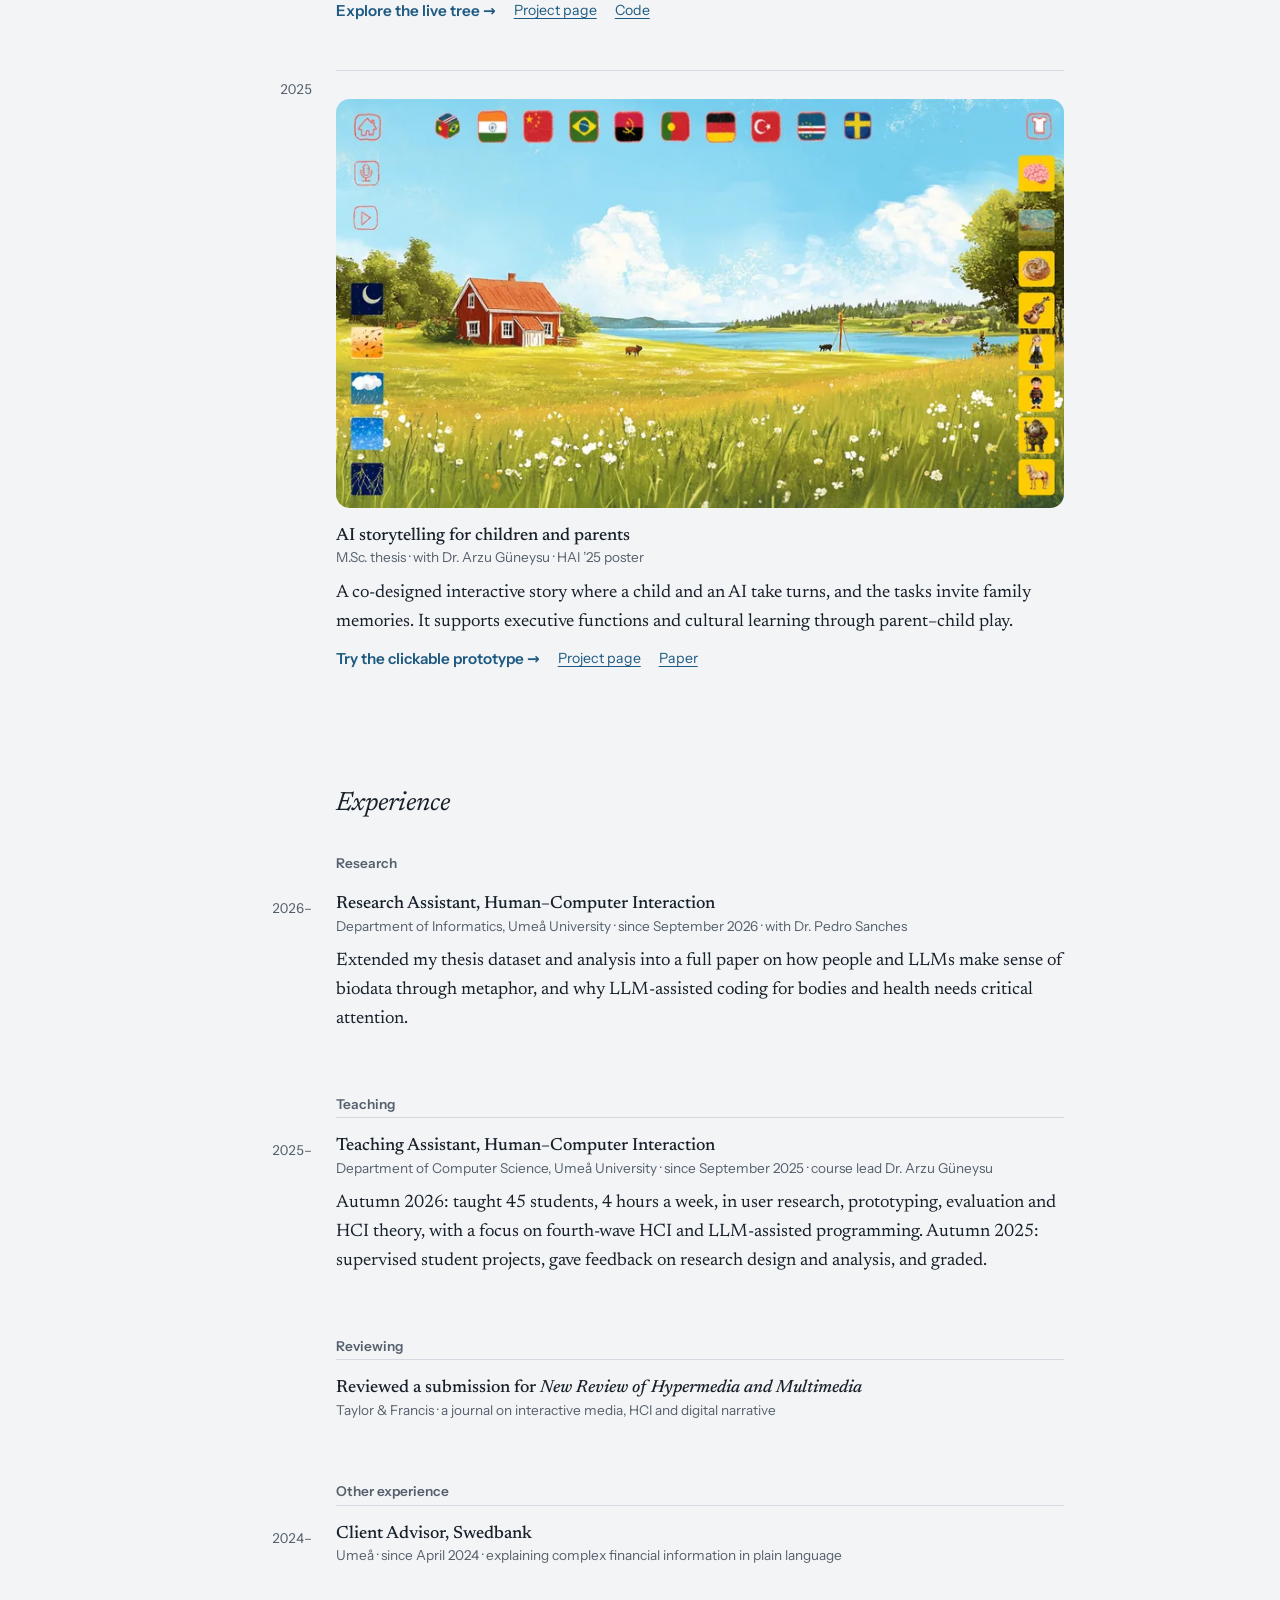
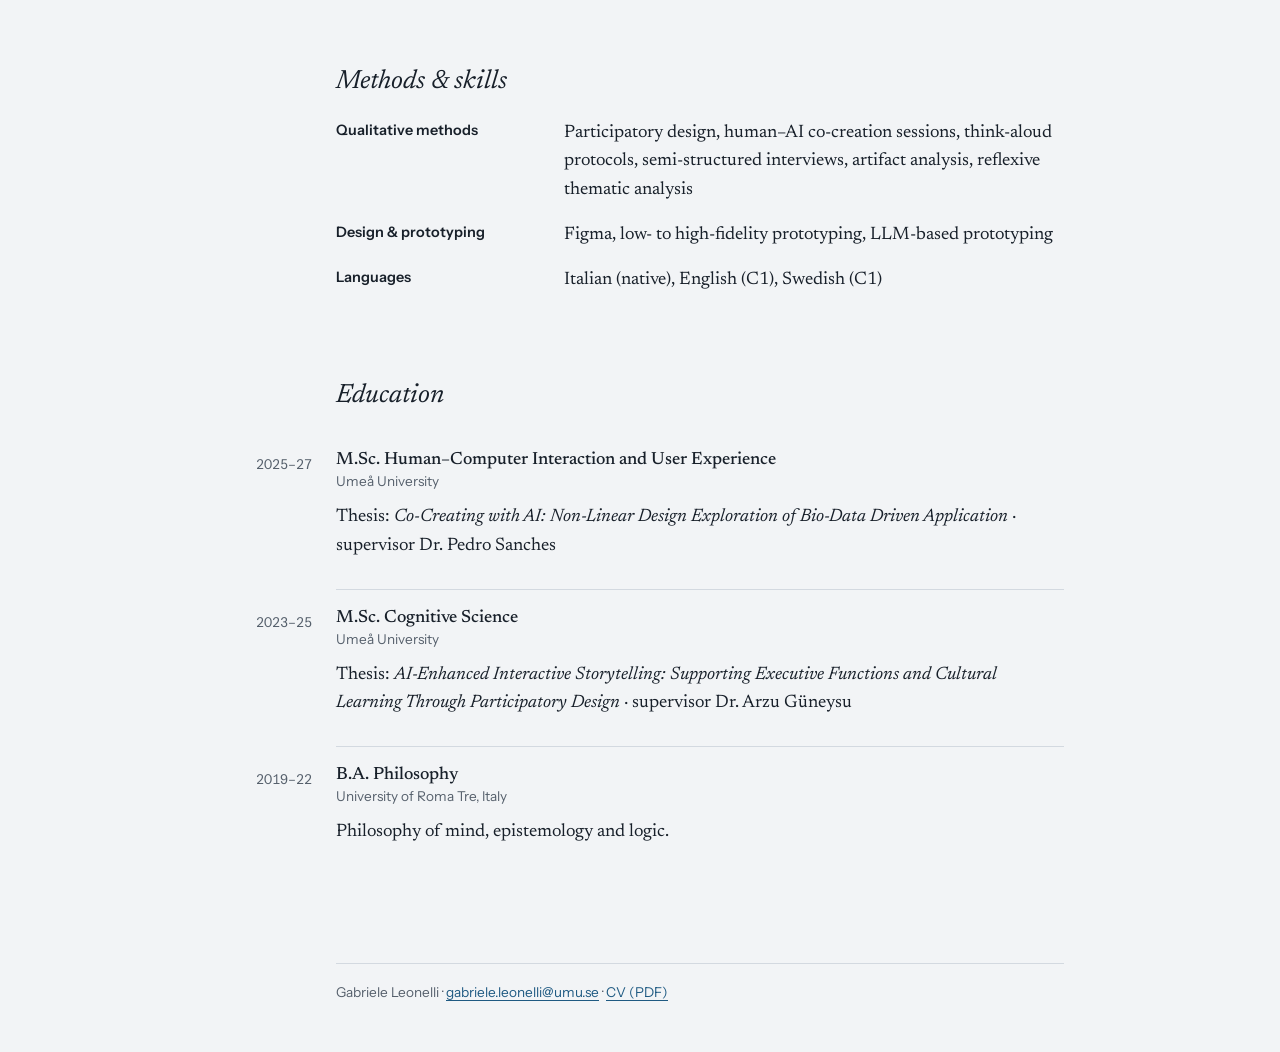
==== commit bf9f074c: "Link previews, favicon, structured data; reword reviewing entry Co-Authored-By: Claude Opus 5.5 <nor" ====
--- a/index.html
+++ b/index.html
@@ -5,9 +5,24 @@
   <meta name="viewport" content="width=device-width, initial-scale=1">
   <title>Gabriele Leonelli · HCI researcher</title>
   <meta name="description" content="Gabriele Leonelli, Research Assistant and M.Sc. student in HCI at Umeå University. Looking for a PhD position in HCI, focusing on human–AI interaction.">
+  <link rel="icon" href="favicon.ico" sizes="any">
+  <link rel="icon" type="image/png" sizes="32x32" href="assets/share/favicon-32.png">
+  <link rel="apple-touch-icon" href="apple-touch-icon.png">
+  <link rel="canonical" href="https://leonelligabriele-ops.github.io/">
+  <meta property="og:type" content="website">
+  <meta property="og:site_name" content="Gabriele Leonelli">
+  <meta property="og:title" content="Gabriele Leonelli · HCI researcher">
+  <meta property="og:description" content="I study how people imagine and build with AI, especially when using data as a design material. Looking for a PhD position in HCI, focusing on human–AI interaction.">
+  <meta property="og:url" content="https://leonelligabriele-ops.github.io/">
+  <meta property="og:image" content="https://leonelligabriele-ops.github.io/assets/share/home.jpg">
+  <meta property="og:image:width" content="1200">
+  <meta property="og:image:height" content="630">
+  <meta property="og:image:alt" content="Portrait of Gabriele Leonelli with name and research focus">
+  <meta name="twitter:card" content="summary_large_image">
   <link rel="preload" href="assets/fonts/newsreader-wght.woff2" as="font" type="font/woff2" crossorigin>
   <link rel="preload" href="assets/fonts/instrument-sans-wght.woff2" as="font" type="font/woff2" crossorigin>
   <link rel="stylesheet" href="assets/site.css?v=6">
+  <script type="application/ld+json">{"@context": "https://schema.org", "@type": "Person", "name": "Gabriele Leonelli", "url": "https://leonelligabriele-ops.github.io/", "image": "https://leonelligabriele-ops.github.io/assets/img/portrait.webp", "jobTitle": "Research Assistant", "affiliation": {"@type": "CollegeOrUniversity", "name": "Umeå University"}, "email": "mailto:gabriele.leonelli@umu.se", "knowsAbout": ["Human–computer interaction", "Human–AI interaction", "Human–AI co-creation", "Biodata", "Participatory design"], "sameAs": ["https://orcid.org/0009-0003-2731-7673", "https://scholar.google.com/citations?user=8M2zGu8AAAAJ", "https://github.com/leonelligabriele-ops", "https://www.linkedin.com/in/gabriele-leonelli-a51011214/"]}</script>
 </head>
 <body>
   <main class="home">
@@ -121,8 +136,8 @@
 
       <p class="sub">Reviewing</p>
       <div class="entry">
-        <h3>Reviewer, <i>New Review of Hypermedia and Multimedia</i></h3>
-        <p class="meta">Taylor &amp; Francis · submissions on interactive media, HCI and digital narrative</p>
+        <h3>Reviewed a submission for <i>New Review of Hypermedia and Multimedia</i></h3>
+        <p class="meta">Taylor &amp; Francis · a journal on interactive media, HCI and digital narrative</p>
       </div>
 
       <p class="sub">Other experience</p>
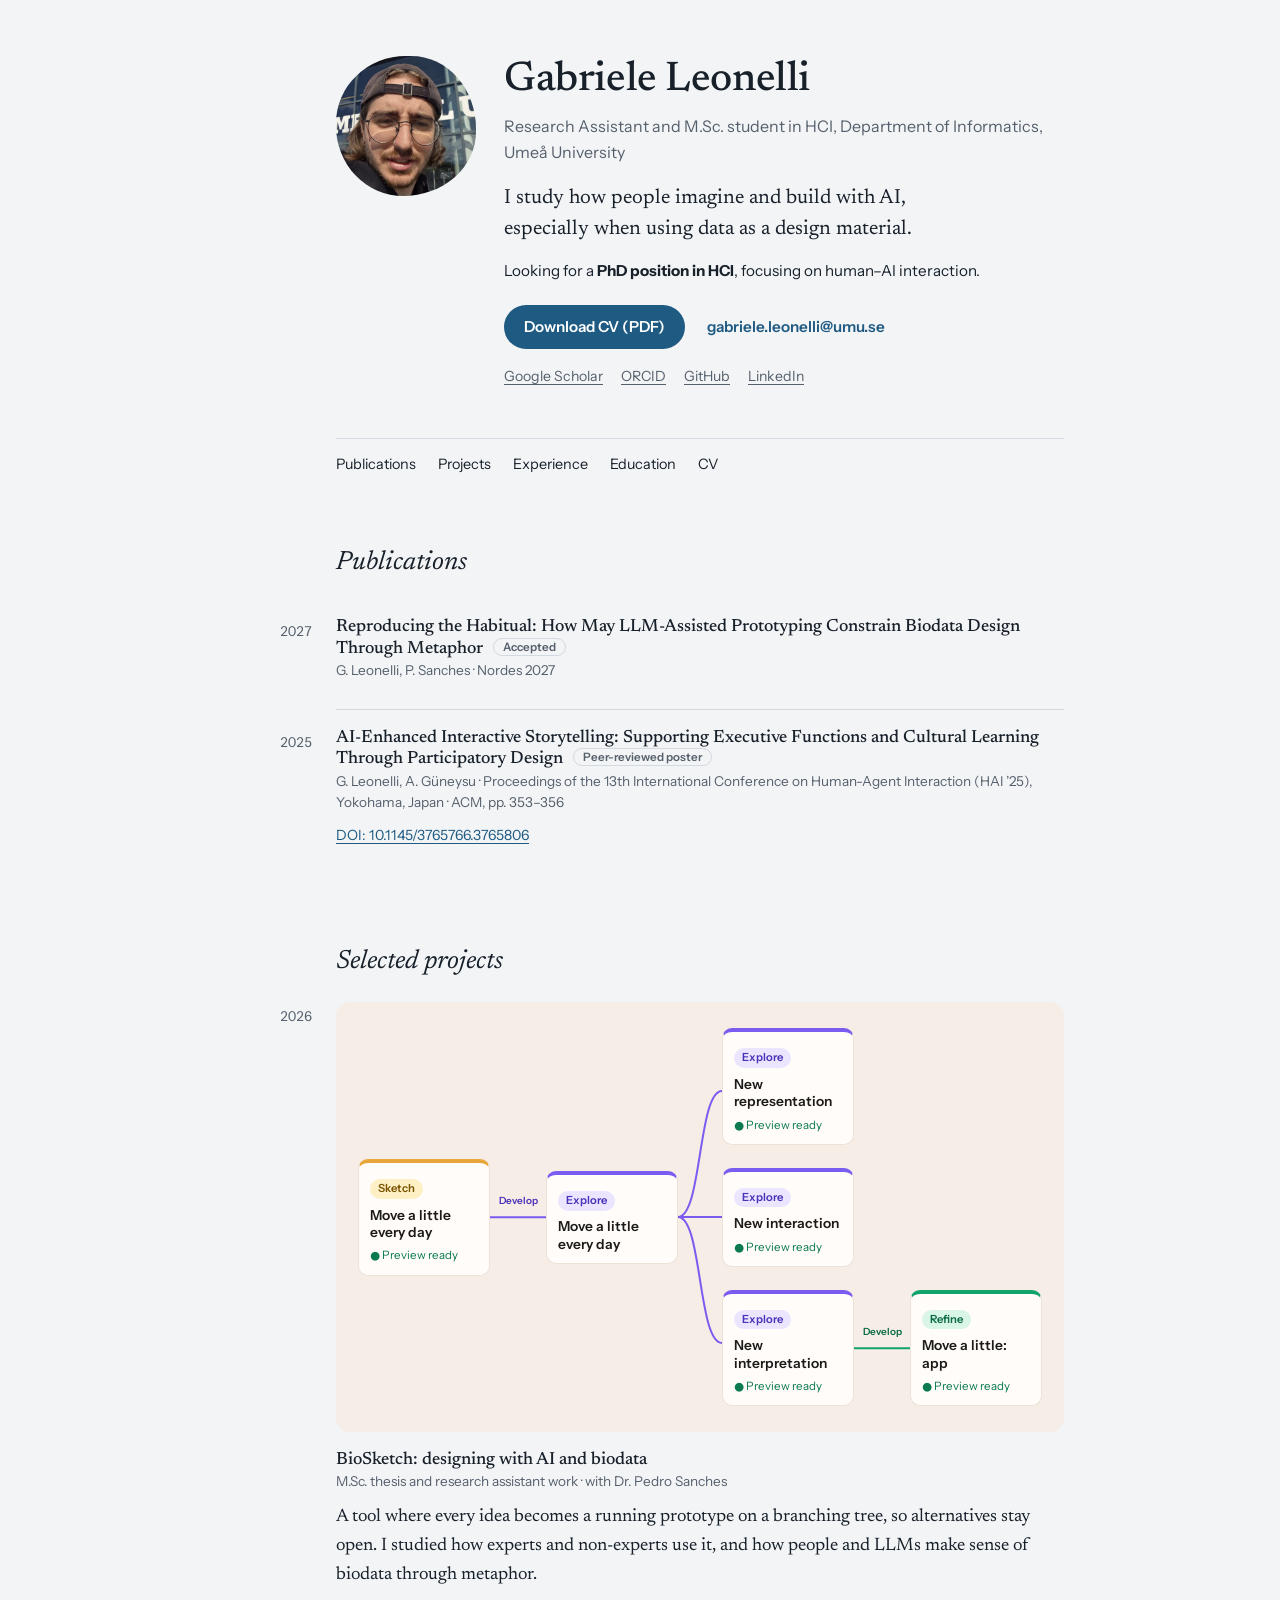
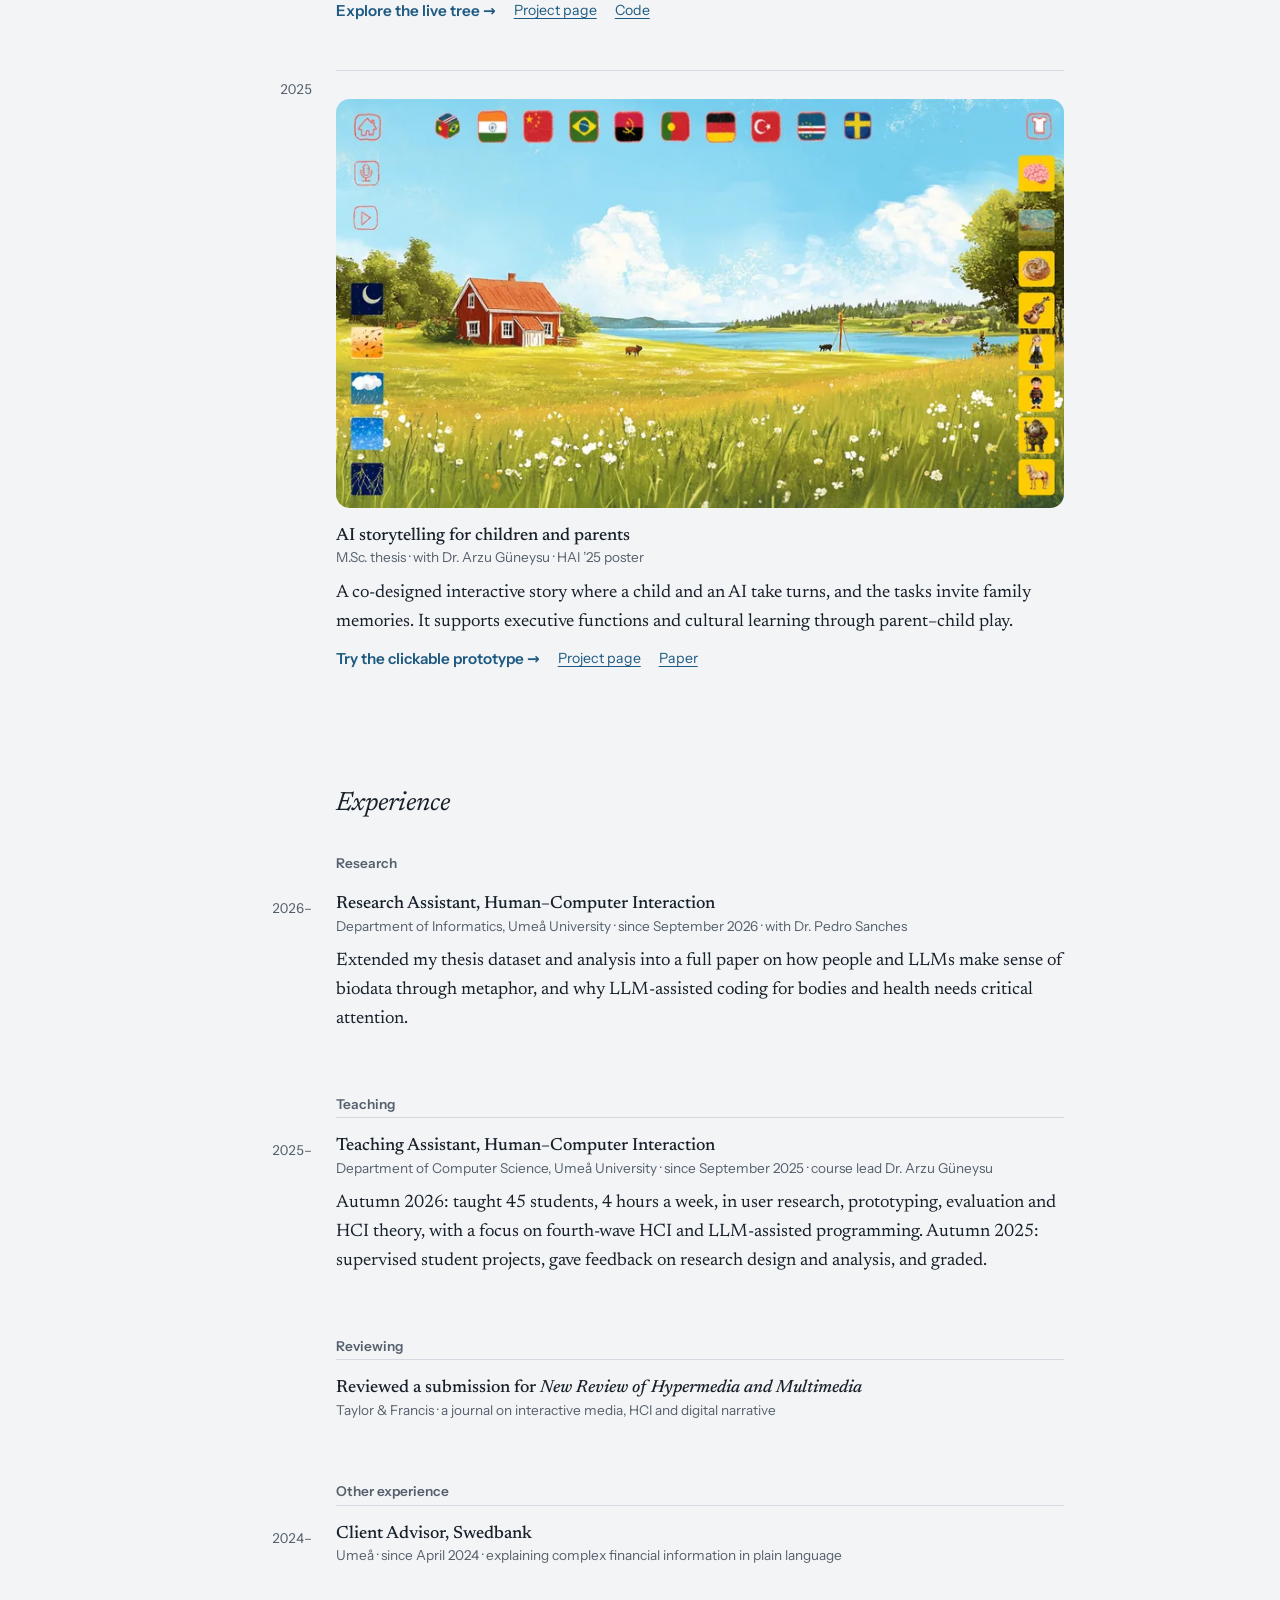
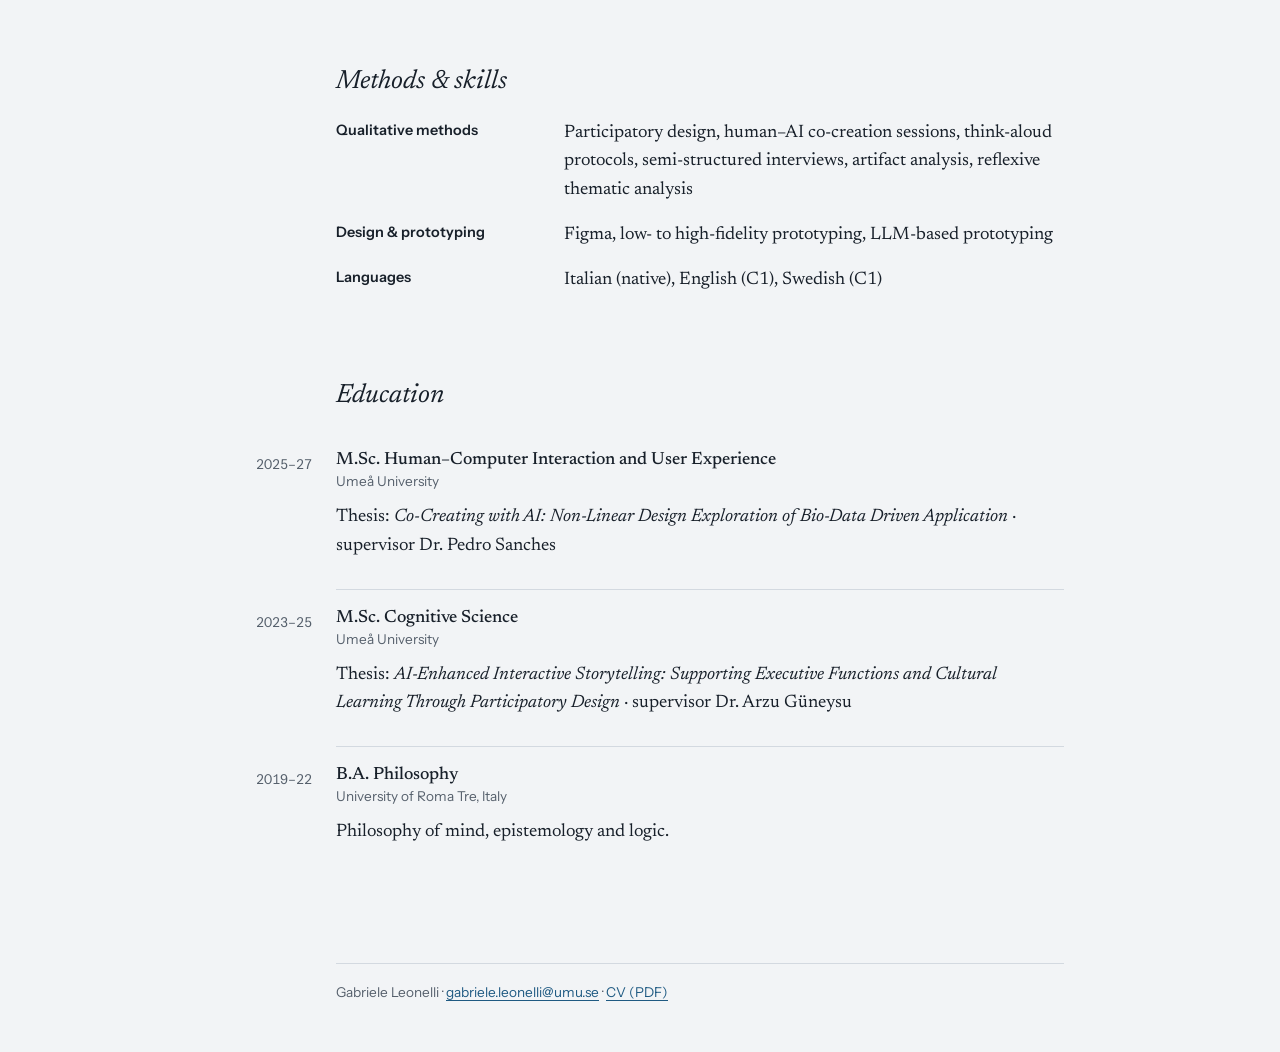
==== commit 16f5fa24: "Phase 5: readable tree and fresh screenshots on BioSketch page, My role, next-project links, action " ====
--- a/index.html
+++ b/index.html
@@ -21,7 +21,7 @@
   <meta name="twitter:card" content="summary_large_image">
   <link rel="preload" href="assets/fonts/newsreader-wght.woff2" as="font" type="font/woff2" crossorigin>
   <link rel="preload" href="assets/fonts/instrument-sans-wght.woff2" as="font" type="font/woff2" crossorigin>
-  <link rel="stylesheet" href="assets/site.css?v=6">
+  <link rel="stylesheet" href="assets/site.css?v=7">
   <script type="application/ld+json">{"@context": "https://schema.org", "@type": "Person", "name": "Gabriele Leonelli", "url": "https://leonelligabriele-ops.github.io/", "image": "https://leonelligabriele-ops.github.io/assets/img/portrait.webp", "jobTitle": "Research Assistant", "affiliation": {"@type": "CollegeOrUniversity", "name": "Umeå University"}, "email": "mailto:gabriele.leonelli@umu.se", "knowsAbout": ["Human–computer interaction", "Human–AI interaction", "Human–AI co-creation", "Biodata", "Participatory design"], "sameAs": ["https://orcid.org/0009-0003-2731-7673", "https://scholar.google.com/citations?user=8M2zGu8AAAAJ", "https://github.com/leonelligabriele-ops", "https://www.linkedin.com/in/gabriele-leonelli-a51011214/"]}</script>
 </head>
 <body>
@@ -59,7 +59,7 @@
       <h2>Publications</h2>
       <div class="entry">
         <span class="when">2027</span>
-        <h3>Reproducing the Habitual: How May LLM-Assisted Prototyping Constrain Biodata Design Through Metaphor <span class="tag">Under review</span></h3>
+        <h3>Reproducing the Habitual: How May LLM-Assisted Prototyping Constrain Biodata Design Through Metaphor <span class="tag">Accepted</span></h3>
         <p class="meta">G. Leonelli, P. Sanches · Nordes 2027</p>
       </div>
       <div class="entry">
--- a/assets/site.css
+++ b/assets/site.css
@@ -181,6 +181,9 @@
   .tnode { padding: 7px 11px 8px; }
 }
 
+.next-proj { font-family: var(--f-ui); font-size: 1rem; margin-top: 56px; padding-top: 18px; border-top: 1px solid var(--rule); }
+.next-proj a { font-weight: 600; }
+
 /* ---------- Demo pop-up (assets/demo-modal.js) ---------- */
 .demo-modal {
   width: min(1200px, 94vw); height: min(860px, 92vh); max-width: 100vw; max-height: 100vh;
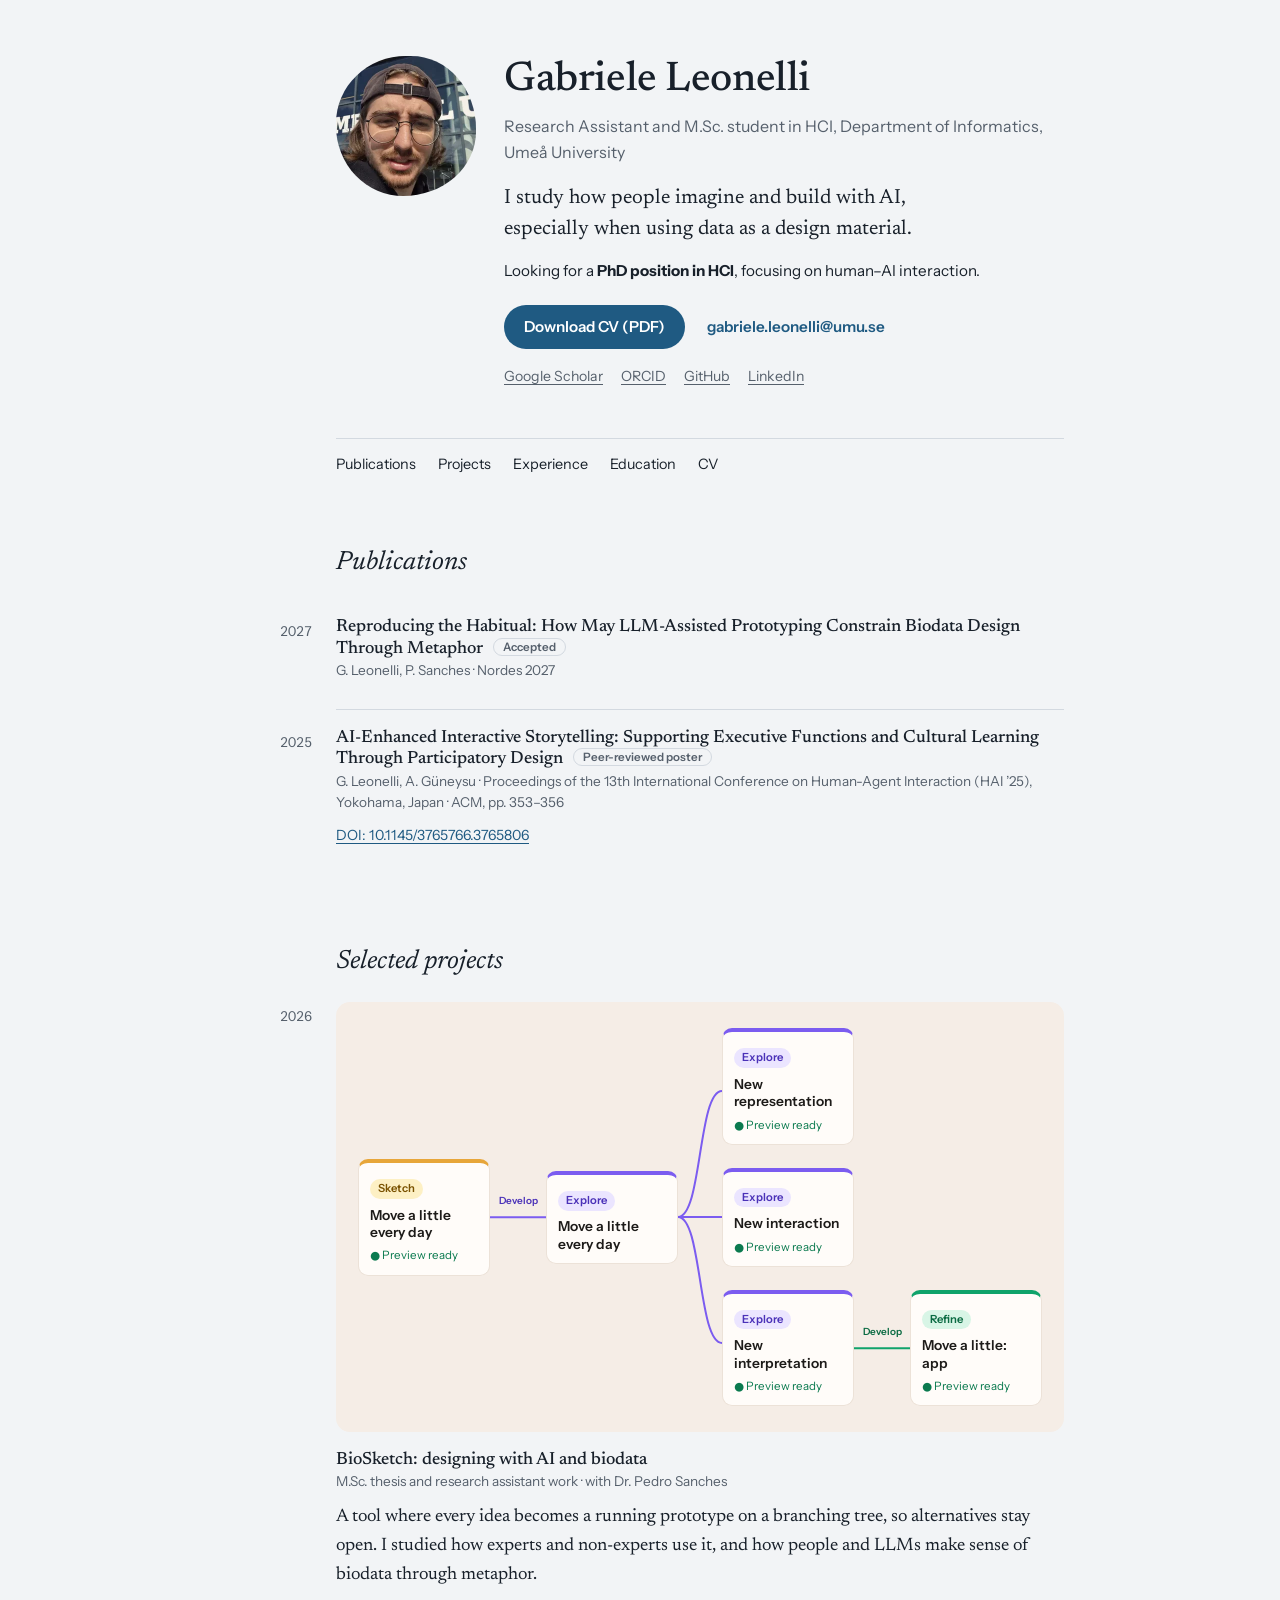
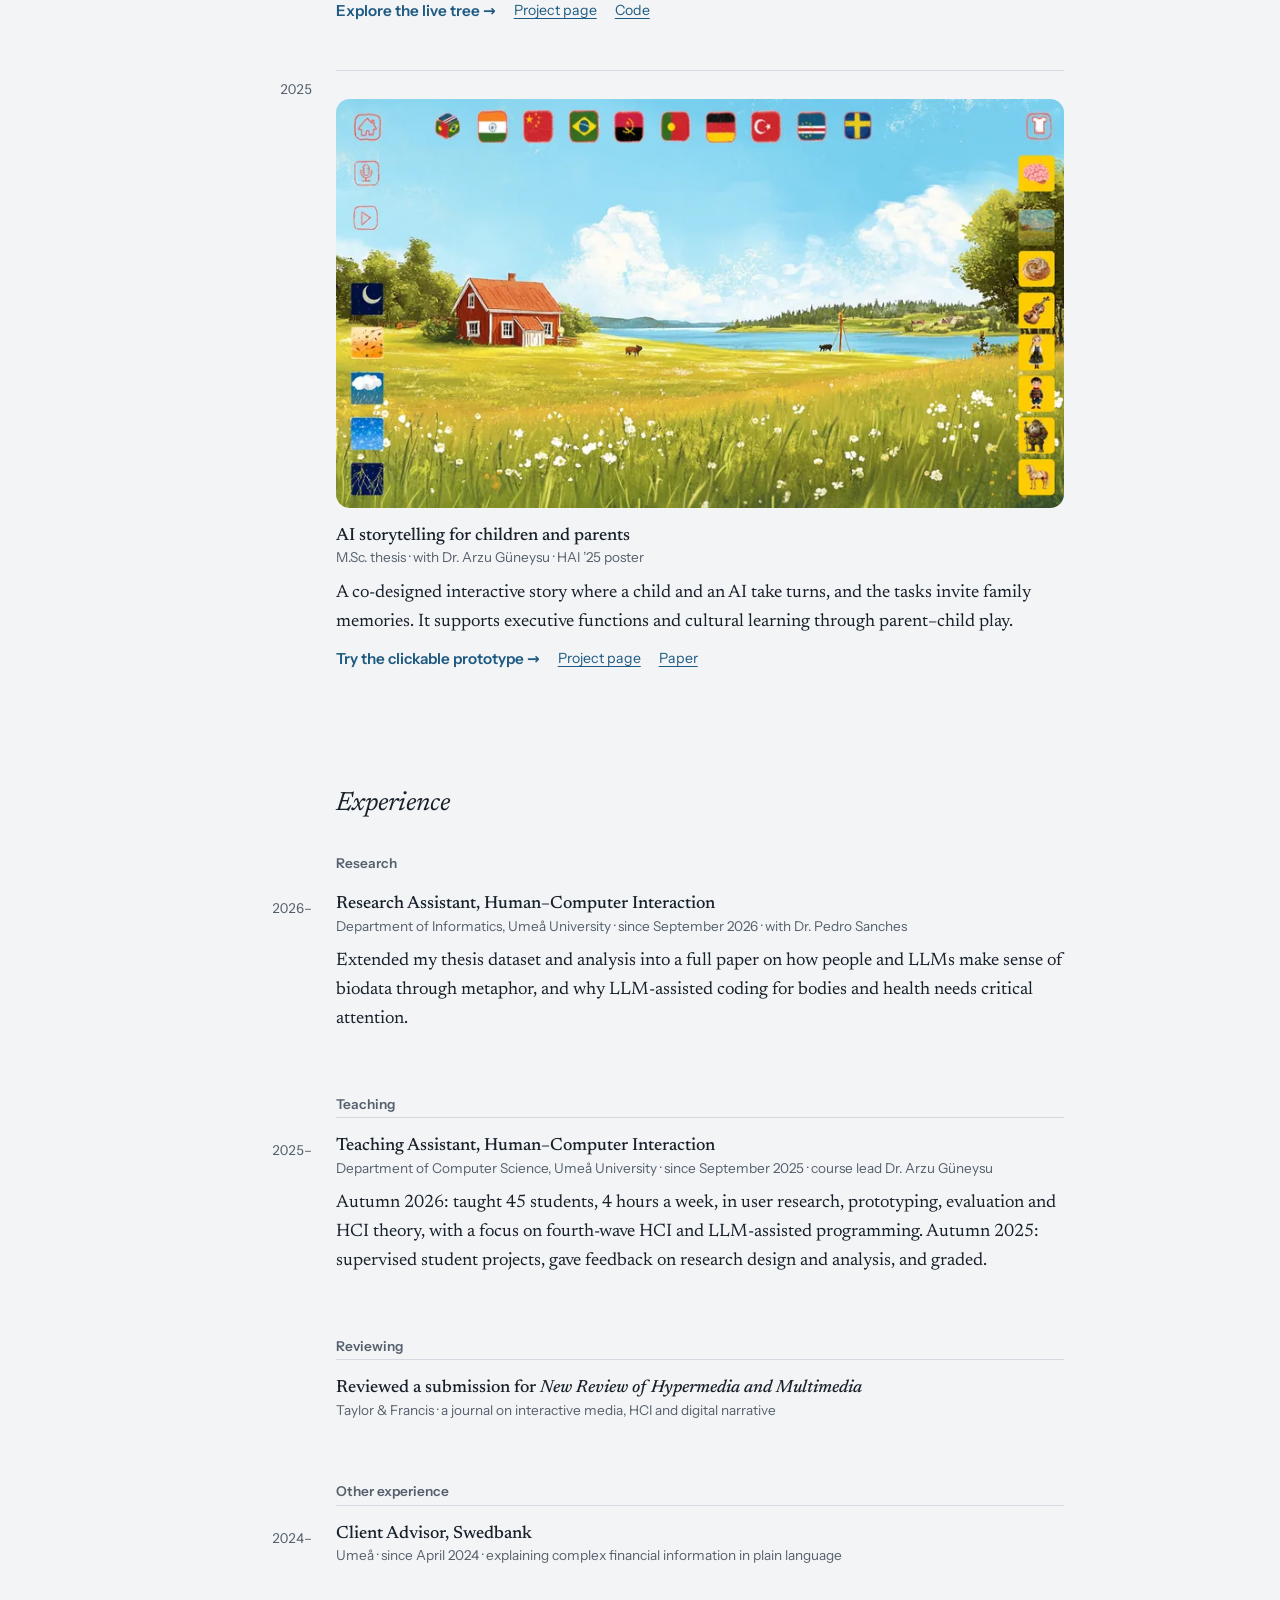
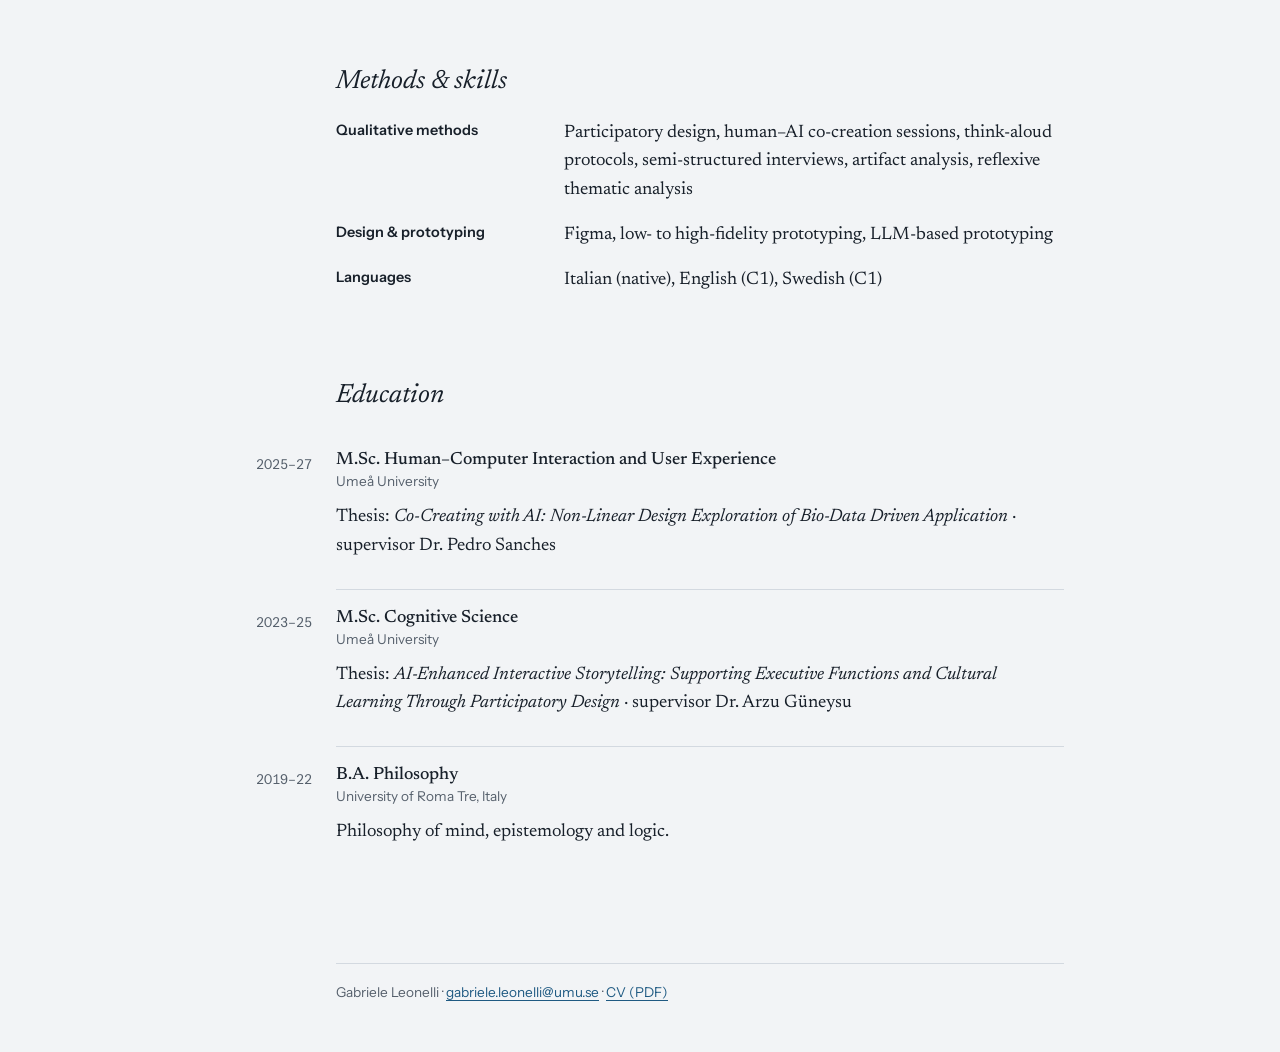
==== commit 5120b456: "Quality audit fixes and findings on project pages - Storytelling player preloads only the next two s" ====
--- a/index.html
+++ b/index.html
@@ -21,28 +21,28 @@
   <meta name="twitter:card" content="summary_large_image">
   <link rel="preload" href="assets/fonts/newsreader-wght.woff2" as="font" type="font/woff2" crossorigin>
   <link rel="preload" href="assets/fonts/instrument-sans-wght.woff2" as="font" type="font/woff2" crossorigin>
-  <link rel="stylesheet" href="assets/site.css?v=7">
+  <link rel="stylesheet" href="assets/site.css?v=8">
   <script type="application/ld+json">{"@context": "https://schema.org", "@type": "Person", "name": "Gabriele Leonelli", "url": "https://leonelligabriele-ops.github.io/", "image": "https://leonelligabriele-ops.github.io/assets/img/portrait.webp", "jobTitle": "Research Assistant", "affiliation": {"@type": "CollegeOrUniversity", "name": "Umeå University"}, "email": "mailto:gabriele.leonelli@umu.se", "knowsAbout": ["Human–computer interaction", "Human–AI interaction", "Human–AI co-creation", "Biodata", "Participatory design"], "sameAs": ["https://orcid.org/0009-0003-2731-7673", "https://scholar.google.com/citations?user=8M2zGu8AAAAJ", "https://github.com/leonelligabriele-ops", "https://www.linkedin.com/in/gabriele-leonelli-a51011214/"]}</script>
 </head>
 <body>
   <main class="home">
 
     <header class="intro">
-      <img class="portrait" src="assets/img/portrait-400.webp" srcset="assets/img/portrait-400.webp 400w, assets/img/portrait.webp 800w" sizes="140px" alt="Portrait of Gabriele Leonelli" width="400" height="400">
+      <img class="portrait" src="assets/img/portrait-400.webp" srcset="assets/img/portrait-280.webp 280w, assets/img/portrait-400.webp 400w, assets/img/portrait.webp 800w" sizes="140px" alt="Portrait of Gabriele Leonelli" width="400" height="400">
       <div>
         <h1>Gabriele Leonelli</h1>
         <p class="tagline">Research Assistant and M.Sc. student in HCI, Department of Informatics, Umeå University</p>
         <p class="lead">I study how people imagine and build with AI, especially when using data as a design material.</p>
         <p class="looking">Looking for a <b>PhD position in HCI</b>, focusing on human–AI interaction.</p>
         <div class="actions">
-          <a class="btn" href="cv.pdf">Download CV (PDF)</a>
+          <a class="btn" href="cv.pdf" target="_blank" rel="noopener">Download CV (PDF)<span class="sr-only"> (opens in a new tab)</span></a>
           <a class="quiet" href="mailto:gabriele.leonelli@umu.se">gabriele.leonelli@umu.se</a>
         </div>
         <p class="profiles">
-          <a href="https://scholar.google.com/citations?user=8M2zGu8AAAAJ&amp;hl=en">Google Scholar</a>
-          <a href="https://orcid.org/0009-0003-2731-7673">ORCID</a>
-          <a href="https://github.com/leonelligabriele-ops">GitHub</a>
-          <a href="https://www.linkedin.com/in/gabriele-leonelli-a51011214/">LinkedIn</a>
+          <a href="https://scholar.google.com/citations?user=8M2zGu8AAAAJ&amp;hl=en" target="_blank" rel="noopener">Google Scholar<span class="sr-only"> (opens in a new tab)</span></a>
+          <a href="https://orcid.org/0009-0003-2731-7673" target="_blank" rel="noopener">ORCID<span class="sr-only"> (opens in a new tab)</span></a>
+          <a href="https://github.com/leonelligabriele-ops" target="_blank" rel="noopener">GitHub<span class="sr-only"> (opens in a new tab)</span></a>
+          <a href="https://www.linkedin.com/in/gabriele-leonelli-a51011214/" target="_blank" rel="noopener">LinkedIn<span class="sr-only"> (opens in a new tab)</span></a>
         </p>
       </div>
     </header>
@@ -52,7 +52,7 @@
       <a href="#projects">Projects</a>
       <a href="#experience">Experience</a>
       <a href="#education">Education</a>
-      <a href="cv.pdf">CV</a>
+      <a href="cv.pdf" target="_blank" rel="noopener">CV<span class="sr-only"> (opens in a new tab)</span></a>
     </nav>
 
     <section id="publications">
@@ -66,7 +66,7 @@
         <span class="when">2025</span>
         <h3>AI-Enhanced Interactive Storytelling: Supporting Executive Functions and Cultural Learning Through Participatory Design <span class="tag">Peer-reviewed poster</span></h3>
         <p class="meta">G. Leonelli, A. Güneysu · Proceedings of the 13th International Conference on Human-Agent Interaction (HAI ’25), Yokohama, Japan · ACM, pp. 353–356</p>
-        <p class="links"><a href="https://doi.org/10.1145/3765766.3765806" aria-label="DOI for AI-Enhanced Interactive Storytelling (HAI ’25)">DOI: 10.1145/3765766.3765806</a></p>
+        <p class="links"><a href="https://doi.org/10.1145/3765766.3765806" target="_blank" rel="noopener">DOI: 10.1145/3765766.3765806<span class="sr-only"> (opens in a new tab)</span></a></p>
       </div>
     </section>
 
@@ -95,7 +95,7 @@
           <p class="links">
             <a class="quiet" href="projects/biosketch/app/" data-demo="projects/biosketch/app/" data-demo-title="BioSketch: live exploration tree (demo mode, synthetic data)">Explore the live tree →</a>
             <a href="projects/biosketch/" aria-label="BioSketch project page">Project page</a>
-            <a href="https://github.com/leonelligabriele-ops/design_exploration_AI" aria-label="BioSketch code on GitHub">Code</a>
+            <a href="https://github.com/leonelligabriele-ops/design_exploration_AI" aria-label="BioSketch code on GitHub (opens in a new tab)" target="_blank" rel="noopener">Code</a>
           </p>
         </div>
       </article>
@@ -109,7 +109,7 @@
           <p class="links">
             <a class="quiet" href="projects/storytelling/#try" data-demo="projects/storytelling/demo.html" data-demo-title="AI storytelling: clickable prototype">Try the clickable prototype →</a>
             <a href="projects/storytelling/" aria-label="Storytelling project page">Project page</a>
-            <a href="https://doi.org/10.1145/3765766.3765806" aria-label="Storytelling paper (HAI ’25)">Paper</a>
+            <a href="https://doi.org/10.1145/3765766.3765806" aria-label="Storytelling paper (HAI ’25) (opens in a new tab)" target="_blank" rel="noopener">Paper</a>
           </p>
         </div>
       </article>
@@ -183,9 +183,9 @@
     </section>
 
     <footer>
-      Gabriele Leonelli · <a href="mailto:gabriele.leonelli@umu.se">gabriele.leonelli@umu.se</a> · <a href="cv.pdf">CV (PDF)</a>
+      Gabriele Leonelli · <a href="mailto:gabriele.leonelli@umu.se">gabriele.leonelli@umu.se</a> · <a href="cv.pdf" target="_blank" rel="noopener">CV (PDF)<span class="sr-only"> (opens in a new tab)</span></a>
     </footer>
   </main>
-  <script src="assets/demo-modal.js?v=1" defer></script>
+  <script src="assets/demo-modal.js?v=2" defer></script>
 </body>
 </html>
--- a/assets/site.css
+++ b/assets/site.css
@@ -67,6 +67,7 @@
 img { display: block; max-width: 100%; height: auto; }
 
 /* ---------- Shared pieces ---------- */
+.sr-only { position: absolute; width: 1px; height: 1px; padding: 0; margin: -1px; overflow: hidden; clip: rect(0 0 0 0); white-space: nowrap; border: 0; }
 .meta { font-family: var(--f-ui); font-size: 0.85rem; color: var(--muted); }
 .tagline { font-family: var(--f-ui); color: var(--muted); margin: 8px 0 18px; font-size: 1rem; }
 .note { font-family: var(--f-ui); color: var(--muted); font-size: 0.85rem; }
@@ -212,9 +213,18 @@
 
 /* ---------- Print ---------- */
 @media print {
-  body { font-size: 11pt; background: #fff; color: #000; }
-  .toc, .thumb, .actions .btn { display: none; }
-  a { color: #000; }
-  .links a[href^="http"]::after, .profiles a::after { content: " (" attr(href) ")"; font-size: 0.8em; }
-  h2 { margin-top: 28px; }
-}
+  :root { --bg: #fff; --ink: #000; --muted: #444; --rule: #bbb; --accent: #000; --on-accent: #000; --soft: #eee; }
+  @page { margin: 16mm 14mm; }
+  body { font-size: 10.5pt; background: #fff; color: #000; }
+  main, main.home, main.wide { max-width: none; padding: 0; }
+  .toc, .thumb, .tree-fig, .tree-hero figure, .links a.quiet, .back, .next-proj, .player, #try ~ p.note, .demo-modal,
+  .button, .phone-only, .tree-hero .actions, .tree-hero .note { display: none !important; }
+  a { color: #000; text-decoration: none; }
+  .btn { background: none; color: #000; padding: 0; min-height: 0; font-weight: 600; }
+  .btn[href$="cv.pdf"]::after { content: " (leonelligabriele-ops.github.io/cv.pdf)"; font-weight: 400; font-size: 0.85em; }
+  a[href^="http"]::after { content: " (" attr(href) ")"; font-size: 0.8em; color: #444; word-break: break-all; }
+  a[href^="projects/"]::after { content: " (leonelligabriele-ops.github.io/" attr(href) ")"; font-size: 0.8em; color: #444; }
+  .entry, .proj, figure, .facts { break-inside: avoid; }
+  h2 { margin-top: 24px; break-after: avoid; }
+  .gallery img { max-height: 120mm; width: auto; }
+}
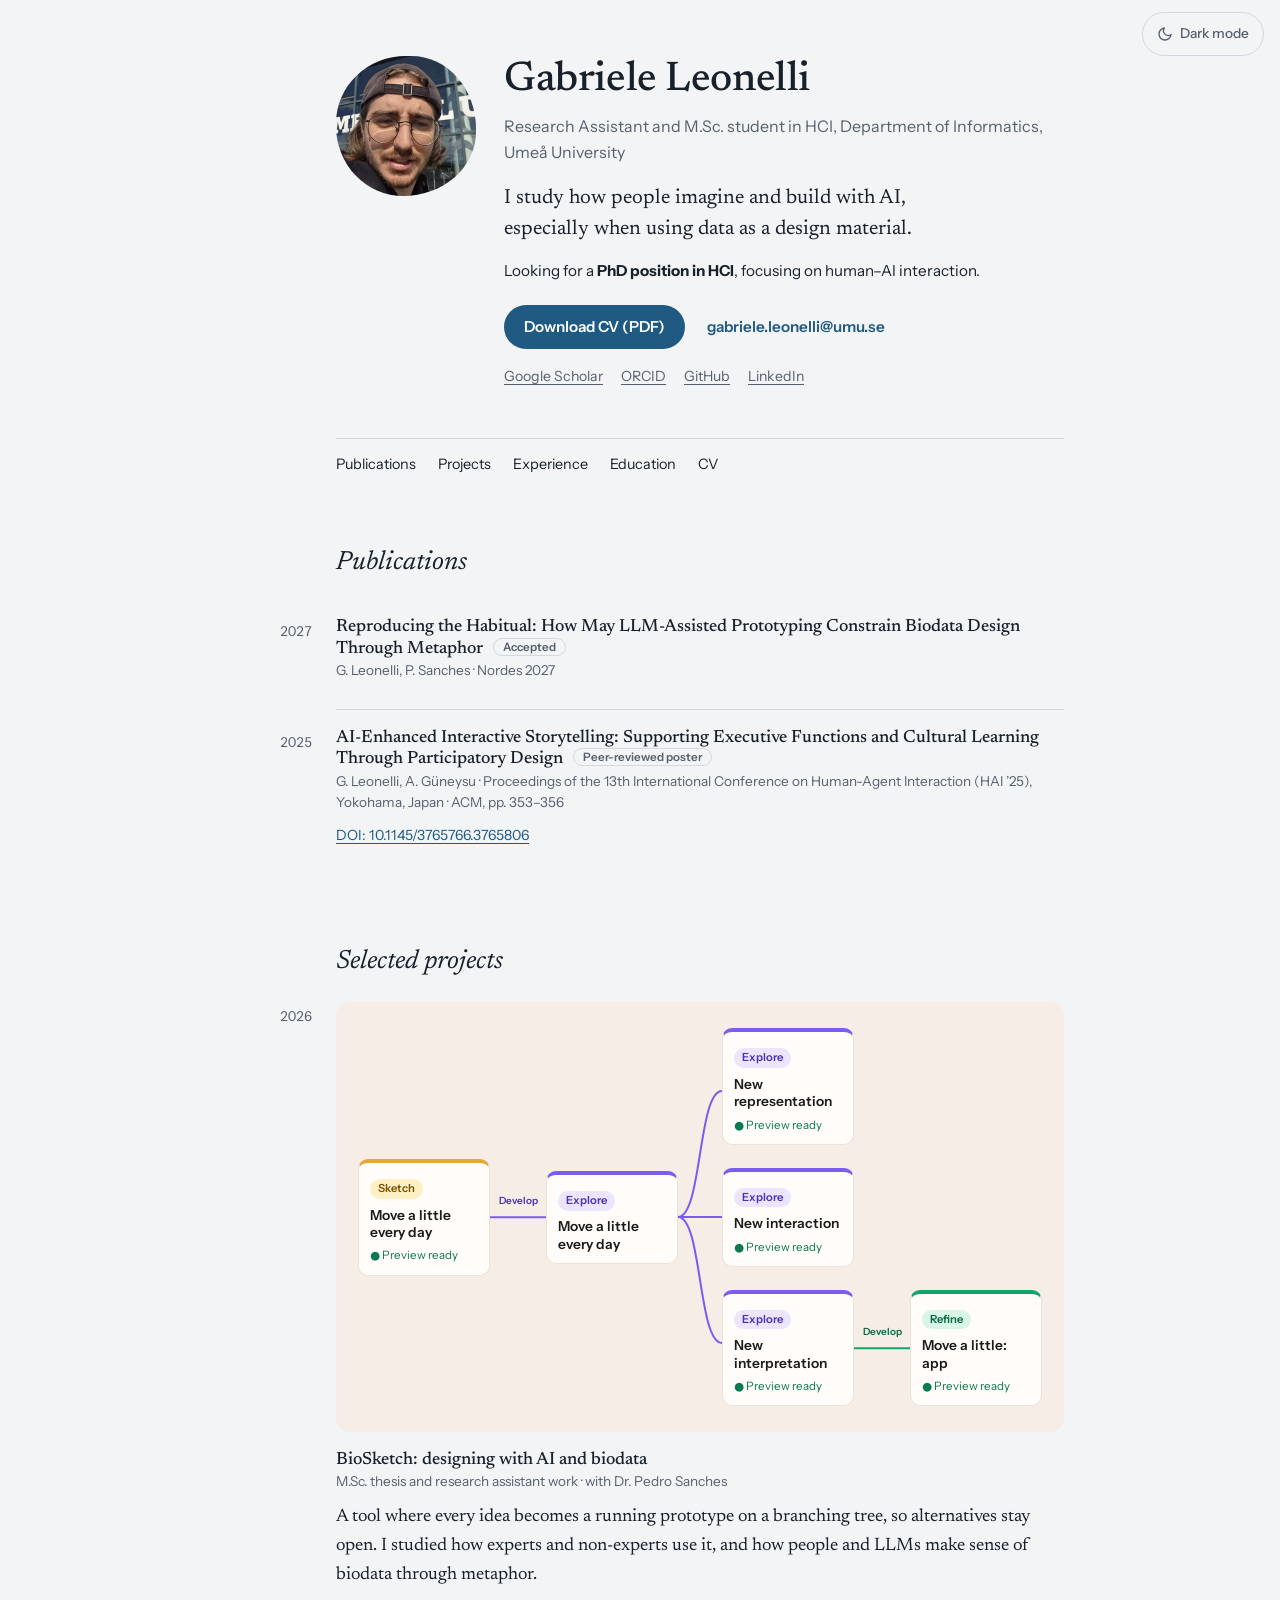
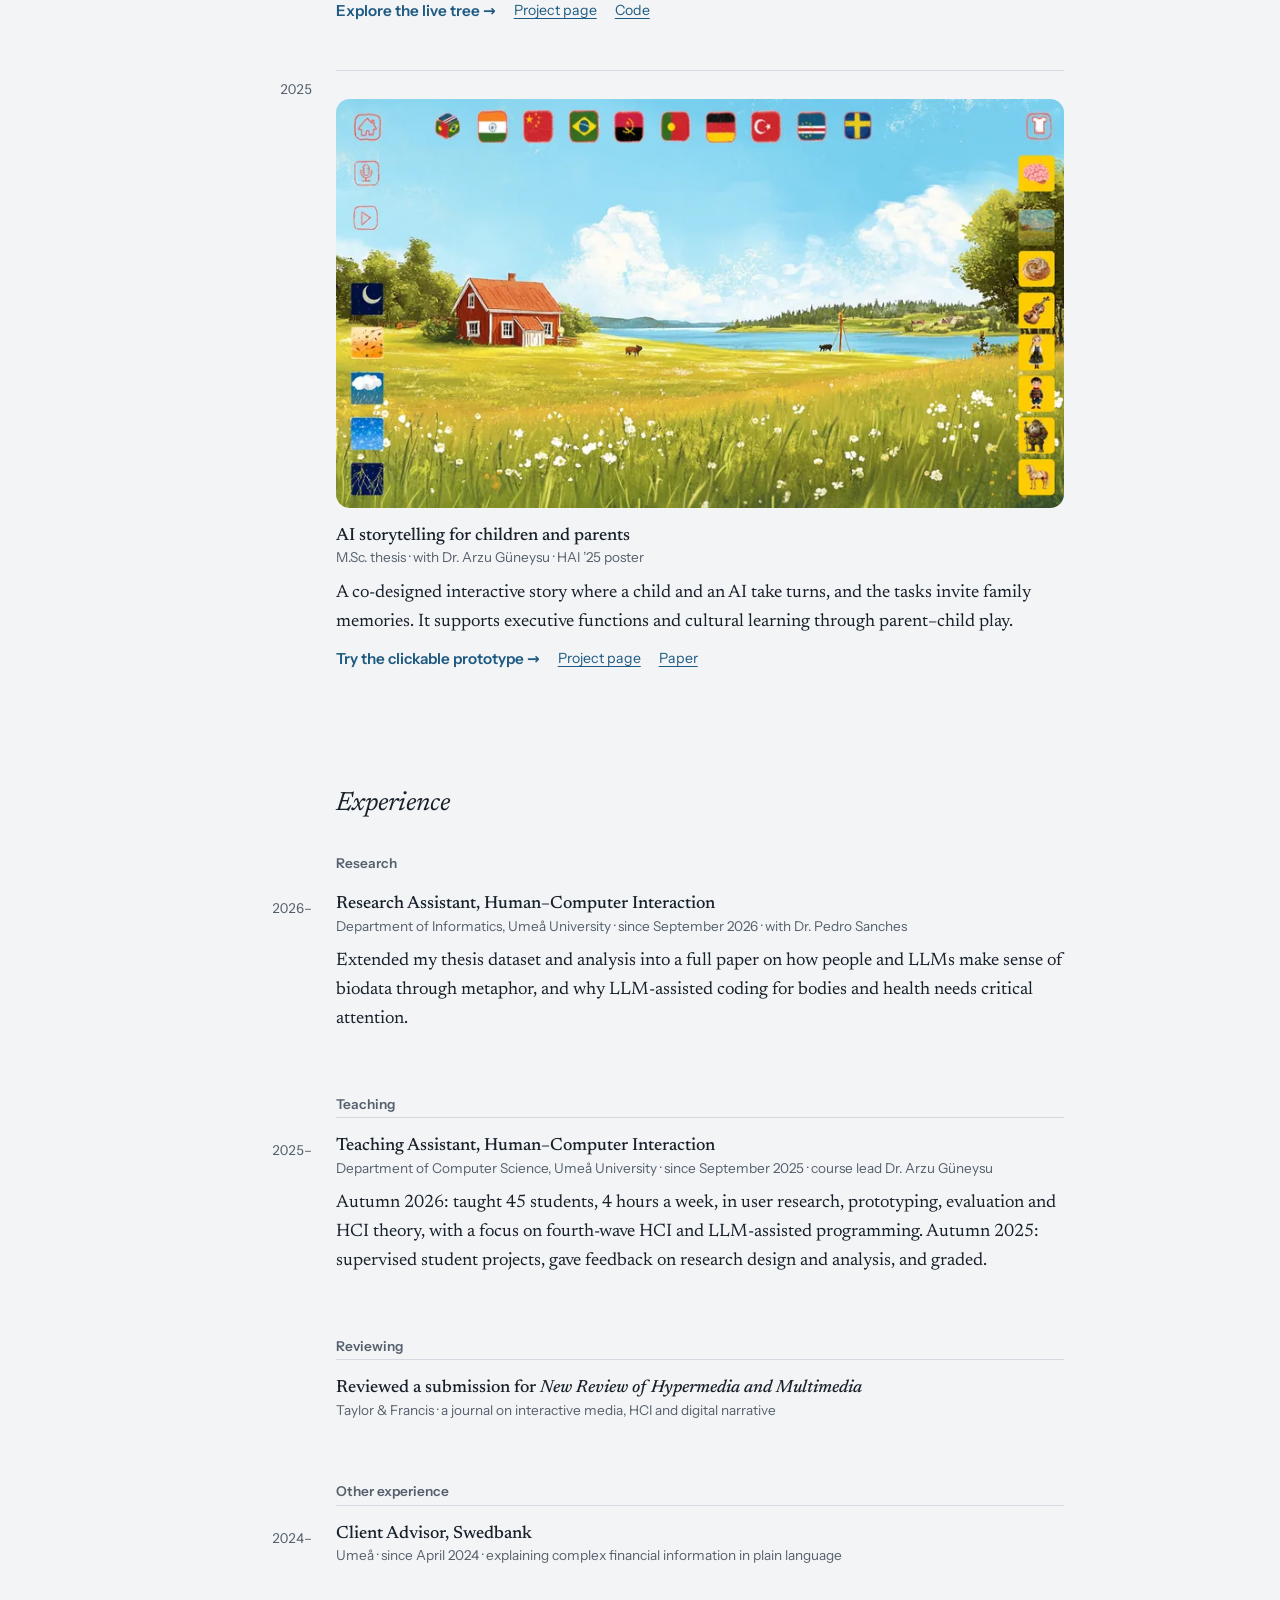
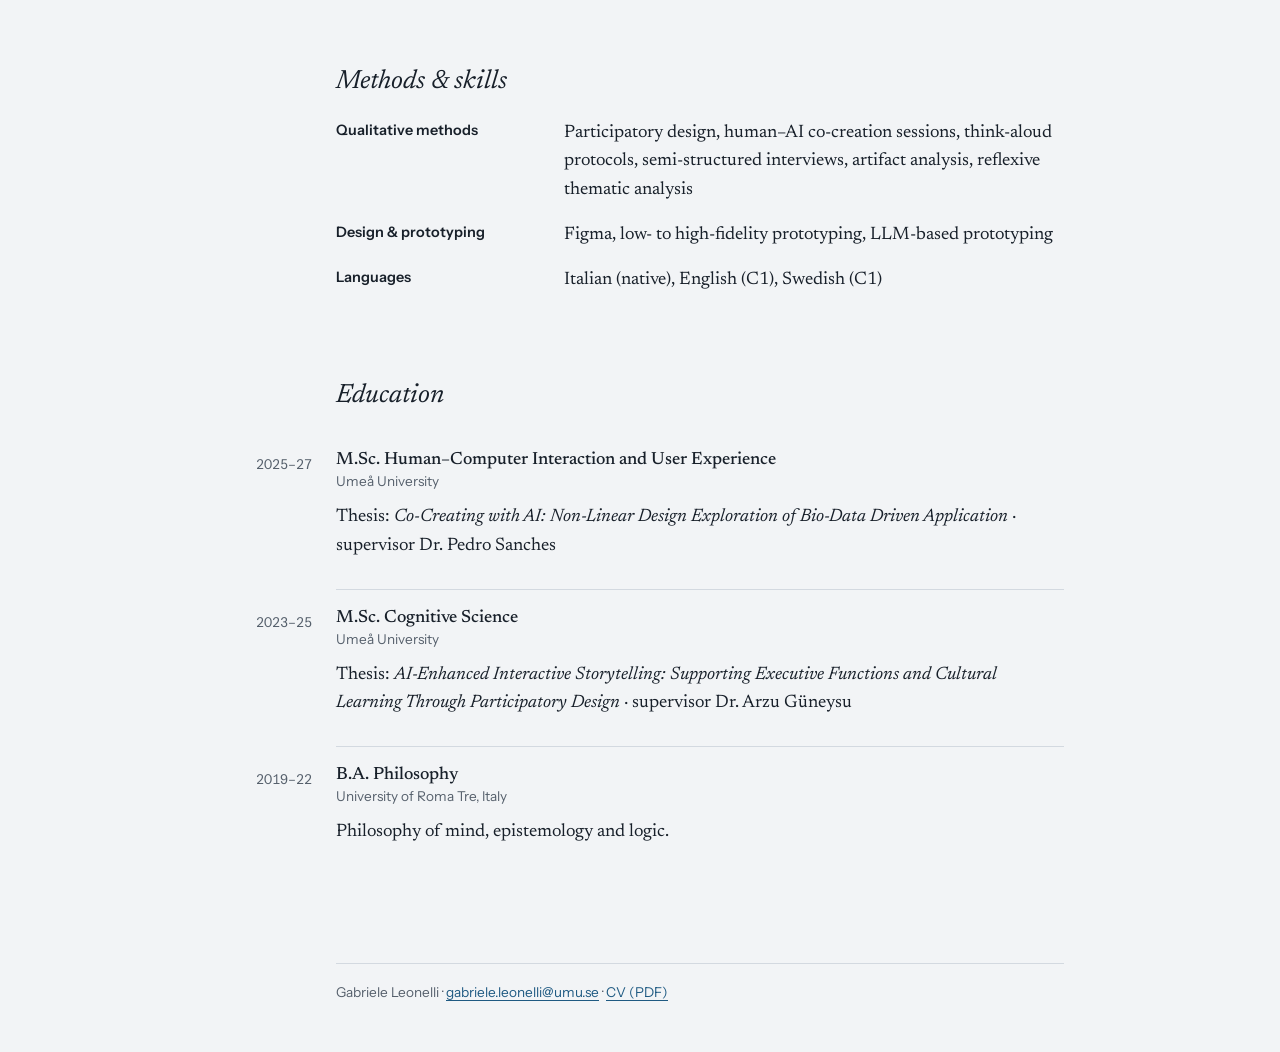
==== commit af6ac878: "Add a light/dark mode button Follows the system setting on first visit; a click switches and remembe" ====
--- a/index.html
+++ b/index.html
@@ -21,7 +21,8 @@
   <meta name="twitter:card" content="summary_large_image">
   <link rel="preload" href="assets/fonts/newsreader-wght.woff2" as="font" type="font/woff2" crossorigin>
   <link rel="preload" href="assets/fonts/instrument-sans-wght.woff2" as="font" type="font/woff2" crossorigin>
-  <link rel="stylesheet" href="assets/site.css?v=8">
+  <script>try{var t=localStorage.getItem("theme");if(t==="light"||t==="dark")document.documentElement.dataset.theme=t}catch(e){}</script>
+  <link rel="stylesheet" href="assets/site.css?v=9">
   <script type="application/ld+json">{"@context": "https://schema.org", "@type": "Person", "name": "Gabriele Leonelli", "url": "https://leonelligabriele-ops.github.io/", "image": "https://leonelligabriele-ops.github.io/assets/img/portrait.webp", "jobTitle": "Research Assistant", "affiliation": {"@type": "CollegeOrUniversity", "name": "Umeå University"}, "email": "mailto:gabriele.leonelli@umu.se", "knowsAbout": ["Human–computer interaction", "Human–AI interaction", "Human–AI co-creation", "Biodata", "Participatory design"], "sameAs": ["https://orcid.org/0009-0003-2731-7673", "https://scholar.google.com/citations?user=8M2zGu8AAAAJ", "https://github.com/leonelligabriele-ops", "https://www.linkedin.com/in/gabriele-leonelli-a51011214/"]}</script>
 </head>
 <body>
@@ -187,5 +188,6 @@
     </footer>
   </main>
   <script src="assets/demo-modal.js?v=2" defer></script>
+  <script src="assets/theme.js?v=1" defer></script>
 </body>
 </html>
--- a/assets/site.css
+++ b/assets/site.css
@@ -27,9 +27,12 @@
   --text: var(--ink);
   --line: var(--rule);
   --link: var(--accent);
-}
+  color-scheme: light;
+}
+/* Dark colours: follow the system setting unless the visitor picked light,
+   or force them when the visitor picked dark (button in assets/theme.js). */
 @media (prefers-color-scheme: dark) {
-  :root {
+  :root:not([data-theme="light"]) {
     --bg: #11161C;
     --ink: #E2E7ED;
     --muted: #9DA8B4;
@@ -37,7 +40,18 @@
     --accent: #8CC0E6;
     --on-accent: #0D1620;
     --soft: #19202A;
+    color-scheme: dark;
   }
+}
+:root[data-theme="dark"] {
+  --bg: #11161C;
+  --ink: #E2E7ED;
+  --muted: #9DA8B4;
+  --rule: #29313B;
+  --accent: #8CC0E6;
+  --on-accent: #0D1620;
+  --soft: #19202A;
+  color-scheme: dark;
 }
 
 /* ---------- Base ---------- */
@@ -211,14 +225,27 @@
   .demo-full { display: none; }
 }
 
+/* ---------- Light / dark toggle ---------- */
+.theme-toggle {
+  position: absolute; top: 12px; right: 16px; z-index: 5;
+  display: inline-flex; align-items: center; gap: 7px;
+  min-height: 44px; padding: 0 14px;
+  font: 500 0.85rem/1 var(--f-ui); color: var(--muted);
+  background: var(--bg); border: 1px solid var(--rule); border-radius: var(--r-pill);
+  cursor: pointer;
+}
+.theme-toggle:hover { color: var(--ink); border-color: var(--muted); }
+.theme-toggle svg { width: 16px; height: 16px; flex: none; }
+
 /* ---------- Print ---------- */
 @media print {
-  :root { --bg: #fff; --ink: #000; --muted: #444; --rule: #bbb; --accent: #000; --on-accent: #000; --soft: #eee; }
+  /* :root:root outranks the dark-mode rules above, so paper is always light. */
+  :root:root { color-scheme: light; --bg: #fff; --ink: #000; --muted: #444; --rule: #bbb; --accent: #000; --on-accent: #000; --soft: #eee; }
   @page { margin: 16mm 14mm; }
   body { font-size: 10.5pt; background: #fff; color: #000; }
   main, main.home, main.wide { max-width: none; padding: 0; }
   .toc, .thumb, .tree-fig, .tree-hero figure, .links a.quiet, .back, .next-proj, .player, #try ~ p.note, .demo-modal,
-  .button, .phone-only, .tree-hero .actions, .tree-hero .note { display: none !important; }
+  .button, .phone-only, .tree-hero .actions, .tree-hero .note, .theme-toggle { display: none !important; }
   a { color: #000; text-decoration: none; }
   .btn { background: none; color: #000; padding: 0; min-height: 0; font-weight: 600; }
   .btn[href$="cv.pdf"]::after { content: " (leonelligabriele-ops.github.io/cv.pdf)"; font-weight: 400; font-size: 0.85em; }
